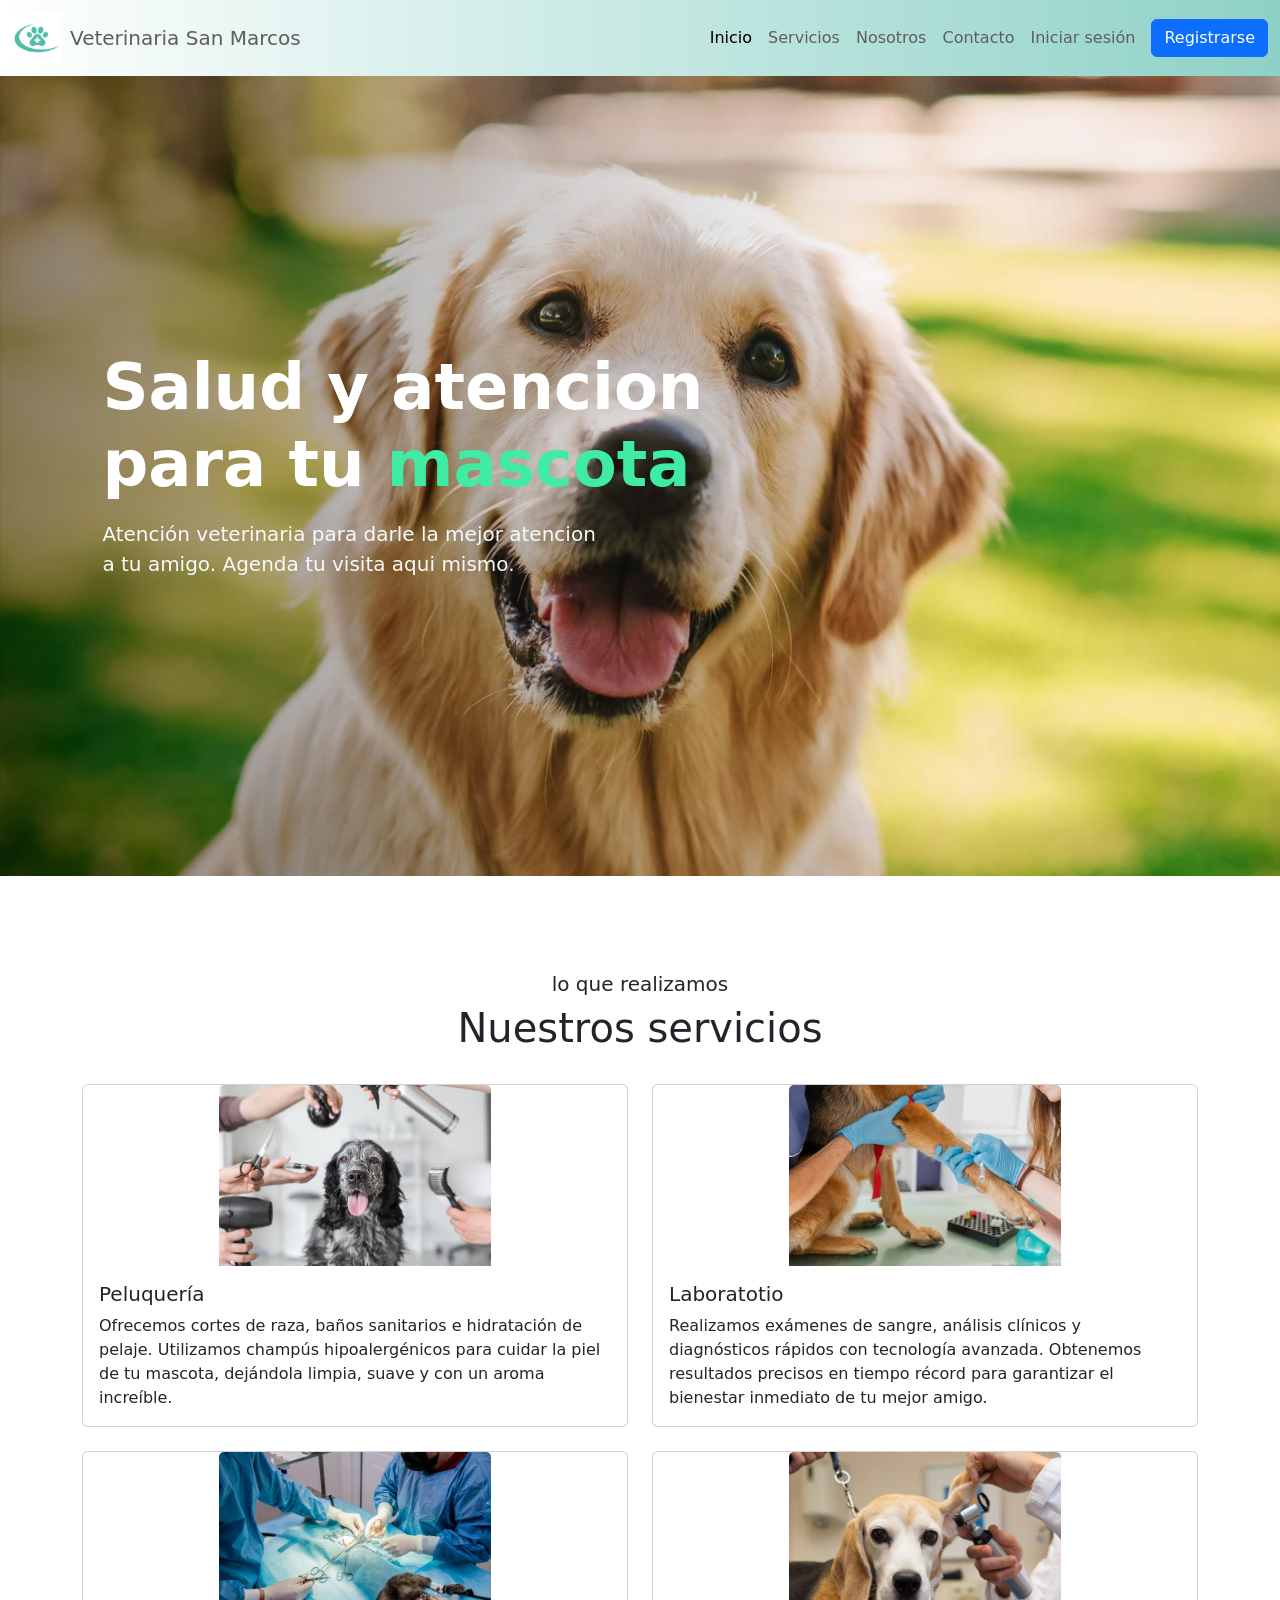
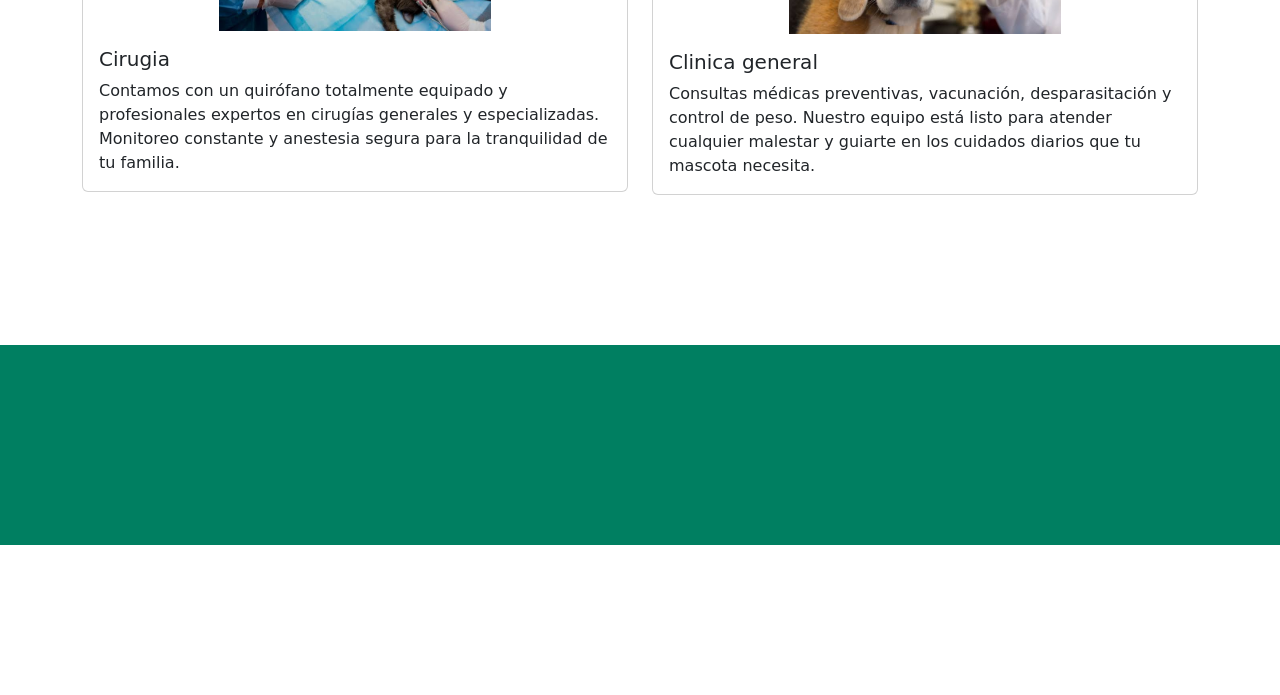
==== index.html @ 65633457 "primer cambio" ====
<!DOCTYPE html>
<html lang="es">
<head>
    <meta charset="UTF-8">
    <meta name="viewport" content="width=device-width, initial-scale=1.0">

    <link href="https://cdn.jsdelivr.net/npm/bootstrap@5.3.8/dist/css/bootstrap.min.css" rel="stylesheet">

    <link rel="stylesheet" href="style.css">

    <title>Veterinaria San Marcos</title>
</head>

<body>

    <nav class="navbar navbar-expand-lg navbar-veterinaria">
        <div class="container-fluid">

            <a class="navbar-brand d-flex align-items-center" href="index.html">
                <img src="img/carrusel/logo/logo.jpg" alt="Logo Veterinaria San Marcos" width="50" height="50" class="me-2">
                <span>Veterinaria San Marcos</span>
            </a>

            <button class="navbar-toggler" type="button" data-bs-toggle="collapse" data-bs-target="#navbarMenu" aria-controls="navbarMenu" aria-expanded="false" aria-label="Abrir menú">
                <span class="navbar-toggler-icon"></span>
            </button>

            <div class="collapse navbar-collapse justify-content-end" id="navbarMenu">

                <ul class="navbar-nav align-items-lg-center">

                    <li class="nav-item">
                        <a class="nav-link active" href="index.html">Inicio</a>
                    </li>

                    <li class="nav-item">
                        <a class="nav-link" href="#">Servicios</a>
                    </li>

                    <li class="nav-item">
                        <a class="nav-link" href="#">Nosotros</a>
                    </li>

                    <li class="nav-item">
                        <a class="nav-link" href="#">Contacto</a>
                    </li>

                    <li class="nav-item">
                        <a class="nav-link" href="#">Iniciar sesión</a>
                    </li>

                    <li class="nav-item">
                        <a class="btn btn-primary ms-lg-2" href="#">Registrarse</a>
                    </li>

                </ul>

            </div>

        </div>
    </nav>
    <div id="carouselExampleSlidesOnly" class="carousel slide" data-bs-ride="carousel">
    <div class="carousel-inner">

    
        <div class="carousel-item active">
            <img src="img/carrusel/5cb1f9400891d9da5a4926d7814bd1b89127ecba-1300x867.jpg" class="d-block w-100" alt="perro">
            <div class="carousel-caption hero-overlay text-start">
                
                <h1 class="display-3 fw-bold text-white mb-3">Salud y atencion<br>para tu <span class="text-orange">mascota</span></h1>
                <p class="fs-5 text-light mb-4 hero-text">Atención veterinaria para darle la mejor atencion a tu amigo. Agenda tu visita aqui mismo.</p>
                <div class="d-flex gap-3">
                    
                </div>
            </div>
        </div>

     
        <div class="carousel-item">
            <img src="img/carrusel/images.jpg" class="d-block w-100" alt="gato">
            <div class="carousel-caption hero-overlay text-start">
                <h1 class="display-3 fw-bold text-white mb-3">Salud y cariño<br>para tu <span class="text-orange">mascota</span></h1>
                <p class="fs-5 text-light mb-4 hero-text">Atención veterinaria moderna con un equipo que ama a los animales tanto como tú. Agenda tu visita en segundos.</p>
                <div class="d-flex gap-3">
                    
                </div>
            </div>
        </div>

      
        <div class="carousel-item">
            <img src="img/carrusel/images (1).jpg" class="d-block w-100" alt="conejo">
            <div class="carousel-caption hero-overlay text-start">
                <h1 class="display-3 fw-bold text-white mb-3">Salud y cariño<br>para tu <span class="text-orange">mascota</span></h1>
                <p class="fs-5 text-light mb-4 hero-text">Atención veterinaria moderna con un equipo que ama a los animales tanto como tú. Agenda tu visita en segundos.</p>
                <div class="d-flex gap-3">
                    
                </div>
            </div>
        </div>

    </div>
</div>


    <br>
    <br>
    <br>
    <br>



    <div>

        <h5 style="text-align: center;">
            lo que realizamos 
        </h5>

        <h1 style="text-align: center;"
            <strong> Nuestros servicios </strong>
        </h1>


    </div>

    <br>

    <div class="container my-8">
  <div class="row row-cols-1 row-cols-md-2 g-4">
    
    <div class="col">
      <div class="card">
        <!-- 💡 Se agregó la clase mx-auto aquí -->
        <img src="img/carrusel/servicios/peluqueria.jpg" class="card-img-top mx-auto" style="width: 50%; height: auto;" alt="...">
        <div class="card-body">
          <h5 class="card-title">Peluquería</h5>
          <p class="card-text">Ofrecemos cortes de raza, baños sanitarios e hidratación de pelaje. Utilizamos champús hipoalergénicos para cuidar la piel de tu mascota, dejándola limpia, suave y con un aroma increíble.</p>
        </div>
      </div>
    </div>
    
    <div class="col">
      <div class="card">
        <!-- 💡 Se agregó la clase mx-auto aquí -->
        <img src="img/carrusel/servicios/laboratorio.jpg" class="card-img-top mx-auto" style="width: 50%; height: auto;" alt="...">
        <div class="card-body">
          <h5 class="card-title">Laboratotio</h5>
          <p class="card-text">Realizamos exámenes de sangre, análisis clínicos y diagnósticos rápidos con tecnología avanzada. Obtenemos resultados precisos en tiempo récord para garantizar el bienestar inmediato de tu mejor amigo.</p>
        </div>
      </div>
    </div>
    
    <div class="col">
      <div class="card">
        <!-- 💡 Se agregó la clase mx-auto aquí -->
        <img src="img/carrusel/servicios/cirugia.jpg" class="card-img-top mx-auto" style="width: 50%; height: auto;" alt="...">
        <div class="card-body">
          <h5 class="card-title">Cirugia</h5>
          <p class="card-text">Contamos con un quirófano totalmente equipado y profesionales expertos en cirugías generales y especializadas. Monitoreo constante y anestesia segura para la tranquilidad de tu familia.</p>
        </div>
      </div>
    </div>
    
    <div class="col">
      <div class="card">
        <!-- 💡 Se agregó la clase mx-auto aquí -->
        <img src="img/carrusel/servicios/clinica.jpg" class="card-img-top mx-auto" style="width: 50%; height: auto;" alt="...">
        <div class="card-body">
          <h5 class="card-title">Clinica general</h5>
          <p class="card-text">Consultas médicas preventivas, vacunación, desparasitación y control de peso. Nuestro equipo está listo para atender cualquier malestar y guiarte en los cuidados diarios que tu mascota necesita.</p>
        </div>
      </div>
    </div>

  </div>
</div>


    <div class="caja-rectangular"></div> 
    <script src="https://cdn.jsdelivr.net/npm/bootstrap@5.3.8/dist/js/bootstrap.bundle.min.js"></script>

</body>
</html>
---- style.css ----
.navbar-veterinaria {
    background: linear-gradient(to right, #ffffff, #8ed1c7);
}

.navbar-veterinaria .navbar-brand,
.navbar-veterinaria .nav-link {
    color: rgb(94, 94, 94);
}

.navbar-veterinaria .nav-link:hover {
    color: #eeeeee;
}

/* Estilo para imagenes de carrusel */

.carousel-item img {
    height: 800px;
    object-fit: cover;
}

/* ppsicionamiento y sombra para el texto sobre el carrusel */
.hero-overlay {
    top: 0;
    bottom: 0;
    left: 0;
    right: 0;
    padding: 8% 8%;
    display: flex;
    flex-direction: column;
    justify-content: center;
    align-items: flex-start;
    background: linear-gradient(90deg, rgba(0, 0, 0, 0.45) 0%, rgba(0, 0, 0, 0) 70%);
}

.hero-text {
    max-width: 500px;
}

.text-orange {
    color: #40eca4;
}

.btn-teal {
    background-color: #0d9488;
    color: #ffffff;
    border: none;
}

.btn-teal:hover {
    background-color: #0f766e;
    color: #ffffff;
}

.caja-rectangular {
    width: 100%;              
    height: 200px;            
    background-color: #007f61;
    margin: 150px 0;          
    padding: 0;            
}
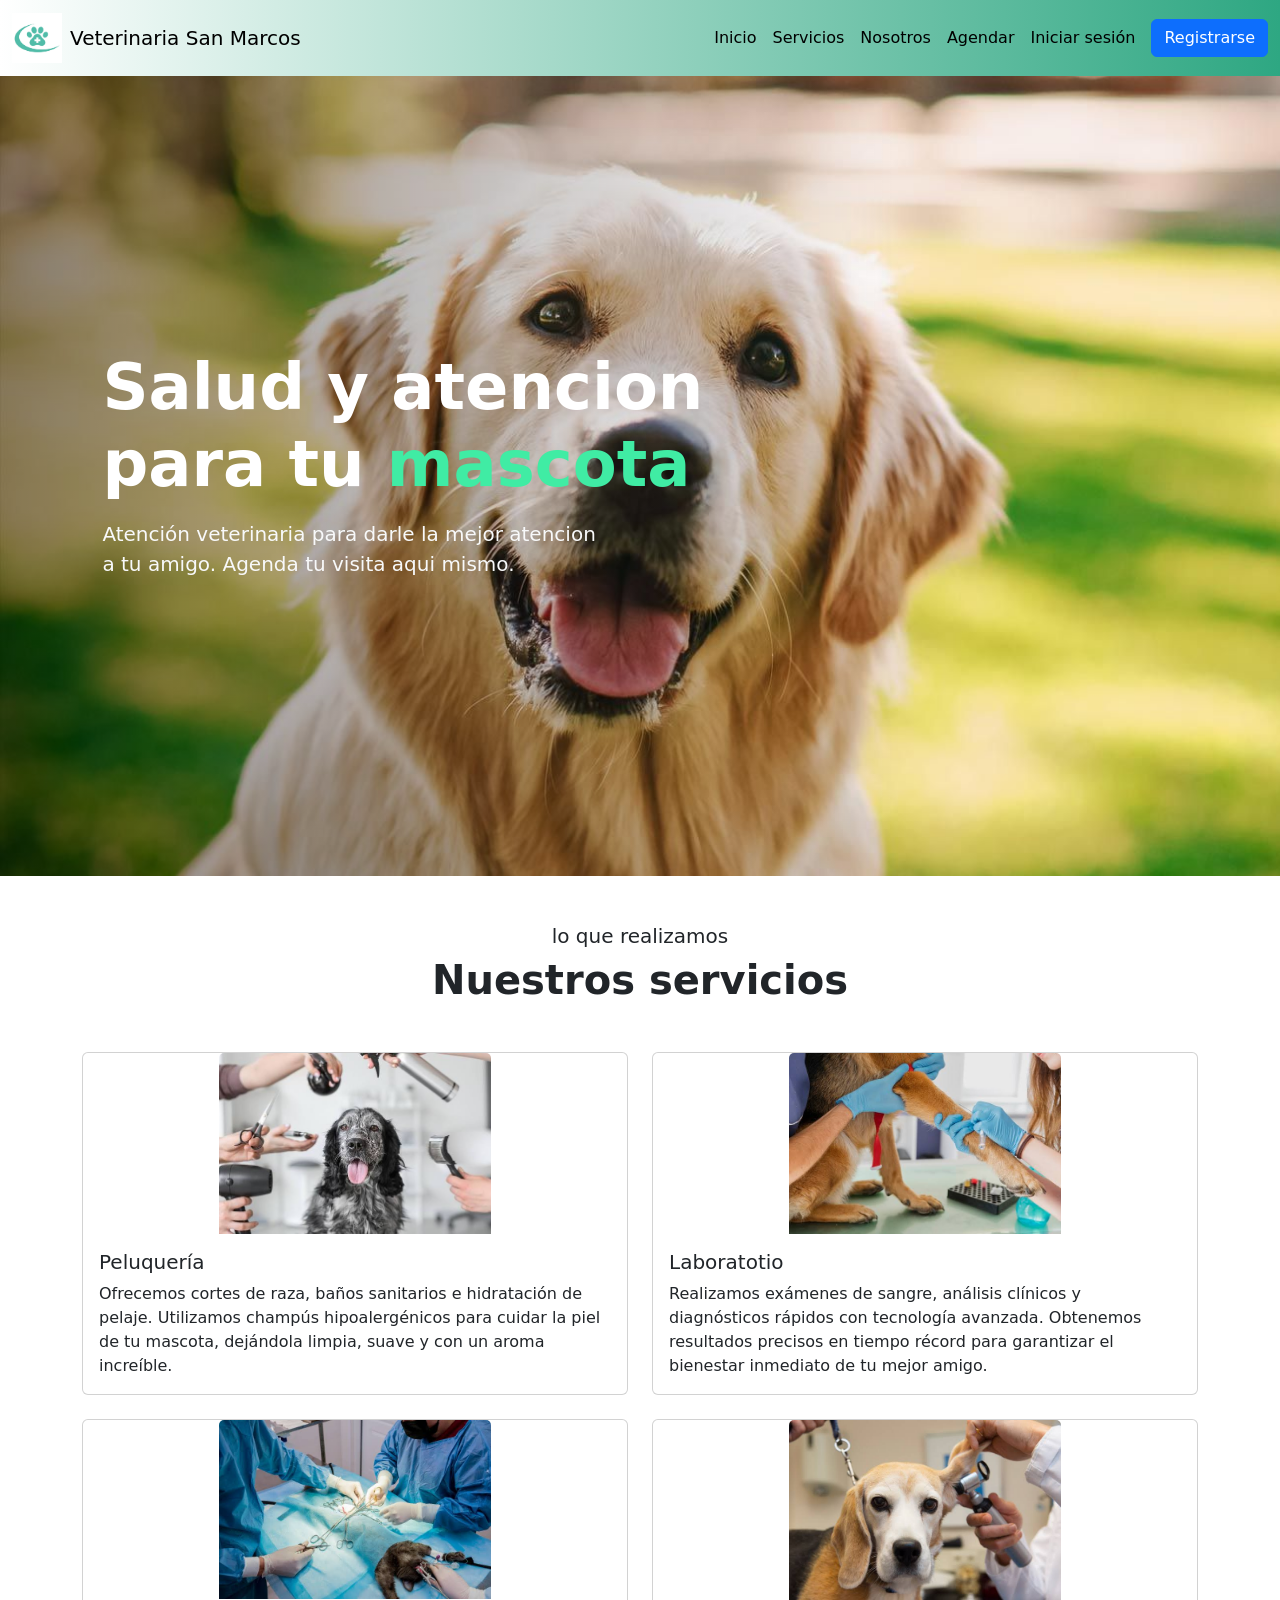
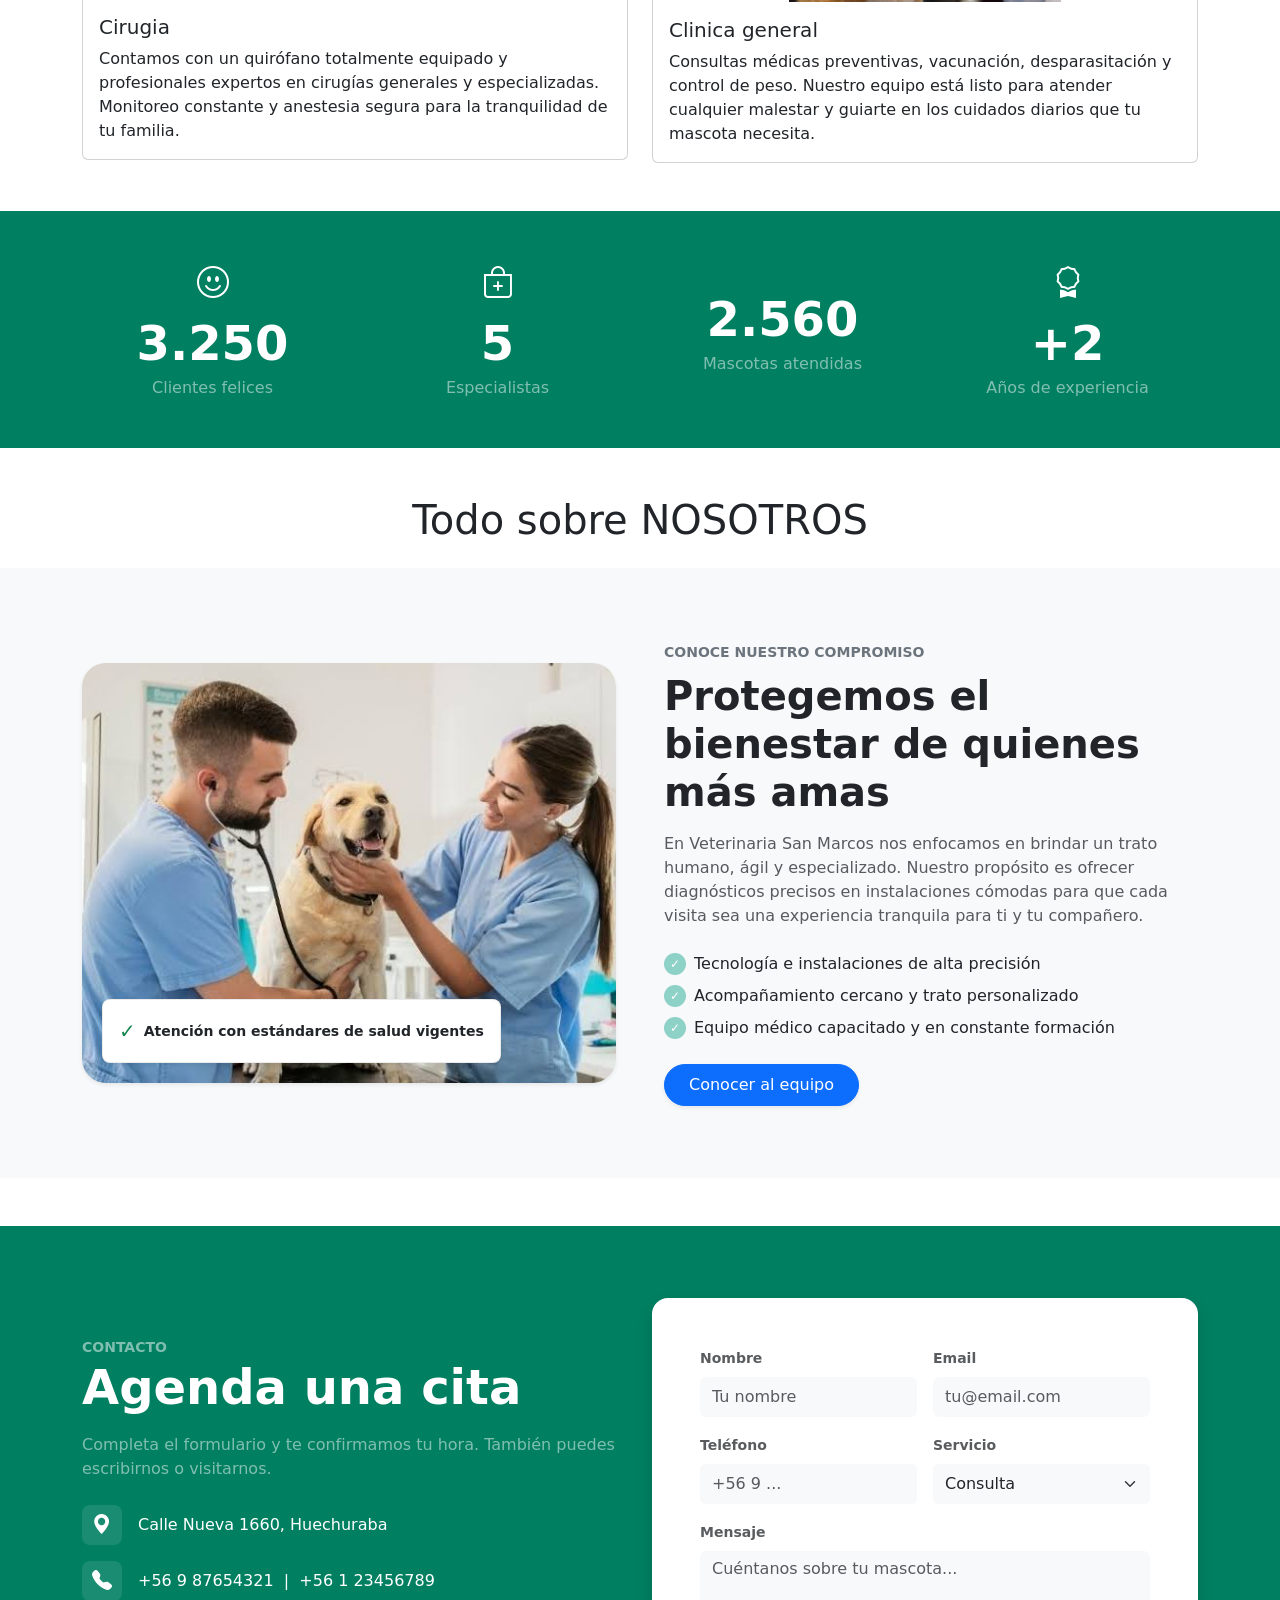
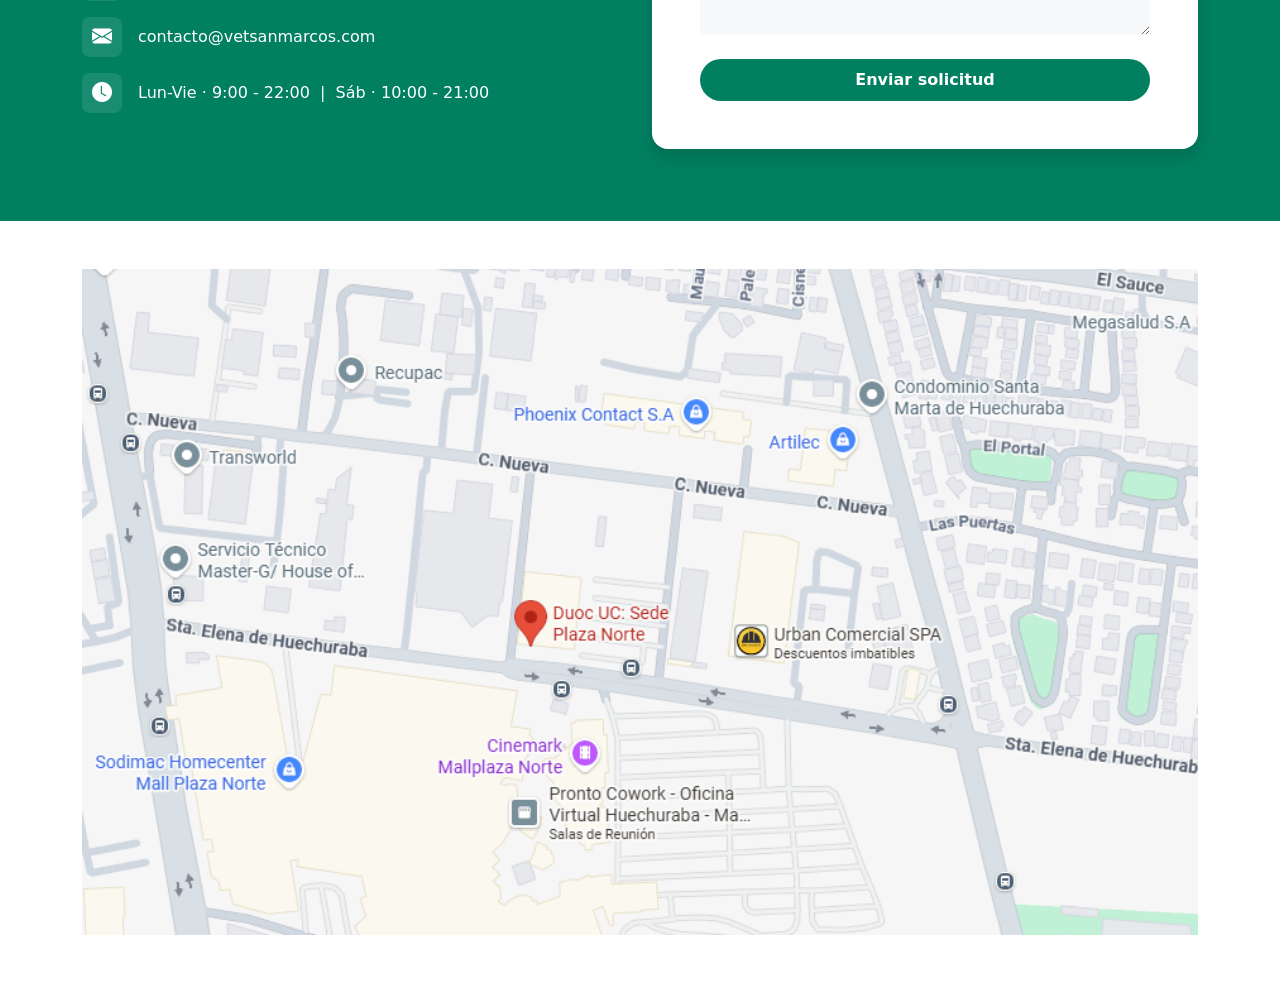
==== commit b23ea8b3: "parte especialista y mapa" ====
--- a/index.html
+++ b/index.html
@@ -5,7 +5,7 @@
     <meta name="viewport" content="width=device-width, initial-scale=1.0">
 
     <link href="https://cdn.jsdelivr.net/npm/bootstrap@5.3.8/dist/css/bootstrap.min.css" rel="stylesheet">
-
+    <link rel="stylesheet" href="https://cdn.jsdelivr.net/npm/bootstrap-icons@1.11.3/font/bootstrap-icons.min.css">
     <link rel="stylesheet" href="style.css">
 
     <title>Veterinaria San Marcos</title>
@@ -42,7 +42,7 @@
                     </li>
 
                     <li class="nav-item">
-                        <a class="nav-link" href="#">Contacto</a>
+                        <a class="nav-link" href="#">Agendar</a>
                     </li>
 
                     <li class="nav-item">
@@ -59,124 +59,270 @@
 
         </div>
     </nav>
+
     <div id="carouselExampleSlidesOnly" class="carousel slide" data-bs-ride="carousel">
-    <div class="carousel-inner">
-
-    
-        <div class="carousel-item active">
-            <img src="img/carrusel/5cb1f9400891d9da5a4926d7814bd1b89127ecba-1300x867.jpg" class="d-block w-100" alt="perro">
-            <div class="carousel-caption hero-overlay text-start">
-                
-                <h1 class="display-3 fw-bold text-white mb-3">Salud y atencion<br>para tu <span class="text-orange">mascota</span></h1>
-                <p class="fs-5 text-light mb-4 hero-text">Atención veterinaria para darle la mejor atencion a tu amigo. Agenda tu visita aqui mismo.</p>
-                <div class="d-flex gap-3">
-                    
-                </div>
-            </div>
-        </div>
-
-     
-        <div class="carousel-item">
-            <img src="img/carrusel/images.jpg" class="d-block w-100" alt="gato">
-            <div class="carousel-caption hero-overlay text-start">
-                <h1 class="display-3 fw-bold text-white mb-3">Salud y cariño<br>para tu <span class="text-orange">mascota</span></h1>
-                <p class="fs-5 text-light mb-4 hero-text">Atención veterinaria moderna con un equipo que ama a los animales tanto como tú. Agenda tu visita en segundos.</p>
-                <div class="d-flex gap-3">
-                    
-                </div>
-            </div>
-        </div>
-
-      
-        <div class="carousel-item">
-            <img src="img/carrusel/images (1).jpg" class="d-block w-100" alt="conejo">
-            <div class="carousel-caption hero-overlay text-start">
-                <h1 class="display-3 fw-bold text-white mb-3">Salud y cariño<br>para tu <span class="text-orange">mascota</span></h1>
-                <p class="fs-5 text-light mb-4 hero-text">Atención veterinaria moderna con un equipo que ama a los animales tanto como tú. Agenda tu visita en segundos.</p>
-                <div class="d-flex gap-3">
-                    
-                </div>
-            </div>
-        </div>
-
+        <div class="carousel-inner">
+
+            <div class="carousel-item active">
+                <img src="img/carrusel/5cb1f9400891d9da5a4926d7814bd1b89127ecba-1300x867.jpg" class="d-block w-100" alt="perro">
+                <div class="carousel-caption hero-overlay text-start">
+                    <h1 class="display-3 fw-bold text-white mb-3">Salud y atencion<br>para tu <span class="text-orange">mascota</span></h1>
+                    <p class="fs-5 text-light mb-4 hero-text">Atención veterinaria para darle la mejor atencion a tu amigo. Agenda tu visita aqui mismo.</p>
+                    <div class="d-flex gap-3"></div>
+                </div>
+            </div>
+
+            <div class="carousel-item">
+                <img src="img/carrusel/images.jpg" class="d-block w-100" alt="gato">
+                <div class="carousel-caption hero-overlay text-start">
+                    <h1 class="display-3 fw-bold text-white mb-3">Salud y cariño<br>para tu <span class="text-orange">mascota</span></h1>
+                    <p class="fs-5 text-light mb-4 hero-text">Atención veterinaria moderna con un equipo que ama a los animales tanto como tú. Agenda tu visita en segundos.</p>
+                    <div class="d-flex gap-3"></div>
+                </div>
+            </div>
+
+            <div class="carousel-item">
+                <img src="img/carrusel/images (1).jpg" class="d-block w-100" alt="conejo">
+                <div class="carousel-caption hero-overlay text-start">
+                    <h1 class="display-3 fw-bold text-white mb-3">Salud y cariño<br>para tu <span class="text-orange">mascota</span></h1>
+                    <p class="fs-5 text-light mb-4 hero-text">Atención veterinaria moderna con un equipo que ama a los animales tanto como tú. Agenda tu visita en segundos.</p>
+                    <div class="d-flex gap-3"></div>
+                </div>
+            </div>
+
+        </div>
     </div>
-</div>
-
-
-    <br>
-    <br>
-    <br>
-    <br>
-
-
-
-    <div>
-
+
+    <div class="my-5">
         <h5 style="text-align: center;">
             lo que realizamos 
         </h5>
 
-        <h1 style="text-align: center;"
+        <h1 style="text-align: center;">
             <strong> Nuestros servicios </strong>
         </h1>
-
-
     </div>
 
+    <div class="container my-5">
+        <div class="row row-cols-1 row-cols-md-2 g-4">
+            
+            <div class="col">
+                <div class="card">
+                    <img src="img/carrusel/servicios/peluqueria.jpg" class="card-img-top mx-auto" style="width: 50%; height: auto;" alt="...">
+                    <div class="card-body">
+                        <h5 class="card-title">Peluquería</h5>
+                        <p class="card-text">Ofrecemos cortes de raza, baños sanitarios e hidratación de pelaje. Utilizamos champús hipoalergénicos para cuidar la piel de tu mascota, dejándola limpia, suave y con un aroma increíble.</p>
+                    </div>
+                </div>
+            </div>
+            
+            <div class="col">
+                <div class="card">
+                    <img src="img/carrusel/servicios/laboratorio.jpg" class="card-img-top mx-auto" style="width: 50%; height: auto;" alt="...">
+                    <div class="card-body">
+                        <h5 class="card-title">Laboratotio</h5>
+                        <p class="card-text">Realizamos exámenes de sangre, análisis clínicos y diagnósticos rápidos con tecnología avanzada. Obtenemos resultados precisos en tiempo récord para garantizar el bienestar inmediato de tu mejor amigo.</p>
+                    </div>
+                </div>
+            </div>
+            
+            <div class="col">
+                <div class="card">
+                    <img src="img/carrusel/servicios/cirugia.jpg" class="card-img-top mx-auto" style="width: 50%; height: auto;" alt="...">
+                    <div class="card-body">
+                        <h5 class="card-title">Cirugia</h5>
+                        <p class="card-text">Contamos con un quirófano totalmente equipado y profesionales expertos en cirugías generales y especializadas. Monitoreo constante y anestesia segura para la tranquilidad de tu familia.</p>
+                    </div>
+                </div>
+            </div>
+            
+            <div class="col">
+                <div class="card">
+                    <img src="img/carrusel/servicios/clinica.jpg" class="card-img-top mx-auto" style="width: 50%; height: auto;" alt="...">
+                    <div class="card-body">
+                        <h5 class="card-title">Clinica general</h5>
+                        <p class="card-text">Consultas médicas preventivas, vacunación, desparasitación y control de peso. Nuestro equipo está listo para atender cualquier malestar y guiarte en los cuidados diarios que tu mascota necesita.</p>
+                    </div>
+                </div>
+            </div>
+
+        </div>
+    </div>
+
+    <section style="background-color: #007f61;" class="py-5 text-white my-5">
+        <div class="container">
+            <div class="row text-center gy-4 align-items-center">
+
+                <div class="col-6 col-md-3">
+                    <i class="bi bi-emoji-smile fs-2 mb-2 d-block opacity-90"></i>
+                    <h2 class="fw-black display-5 mb-1">3.250</h2>
+                    <p class="mb-0 text-white-50 fs-6 fw-normal">Clientes felices</p>
+                </div>
+
+                <div class="col-6 col-md-3">
+                    <i class="bi bi-bag-plus fs-2 mb-2 d-block opacity-90"></i>
+                    <h2 class="fw-black display-5 mb-1">5</h2>
+                    <p class="mb-0 text-white-50 fs-6 fw-normal">Especialistas</p>
+                </div>
+
+                <div class="col-6 col-md-3">
+                    <i class="bi bi-paw-fill fs-2 mb-2 d-block opacity-90"></i>
+                    <h2 class="fw-black display-5 mb-1">2.560</h2>
+                    <p class="mb-0 text-white-50 fs-6 fw-normal">Mascotas atendidas</p>
+                </div>
+
+                <div class="col-6 col-md-3">
+                    <i class="bi bi-award fs-2 mb-2 d-block opacity-90"></i>
+                    <h2 class="fw-black display-5 mb-1">+2</h2>
+                    <p class="mb-0 text-white-50 fs-6 fw-normal">Años de experiencia</p>
+                </div>
+
+            </div>
+        </div>
+    </section>
+
+    <h1 class="my-4" style="text-align: center;"> Todo sobre NOSOTROS </h1>
+
+    <section class="py-5 bg-light">
+        <div class="container my-4">
+            <div class="row align-items-center g-5">
+                
+                <div class="col-lg-6 position-relative">
+                    <div class="nosotros-img-container shadow-sm">
+                        <img src="img/carrusel/equipo/veterinaria.jpg" class="img-fluid rounded-4" alt="Atención médica en San Marcos">
+                        <div class="badge-flotante bg-white shadow-sm p-3 rounded-3 d-flex align-items-center gap-2">
+                            <span class="text-success fs-5">✓</span>
+                            <span class="fw-semibold text-dark small">Atención con estándares de salud vigentes</span>
+                        </div>
+                    </div>
+                </div>
+
+                <div class="col-lg-6">
+                    <span class="text-uppercase text-secondary fw-bold tracking-wide small">Conoce nuestro compromiso</span>
+                    <h2 class="display-6 fw-bold text-dark mt-2 mb-3">Protegemos el bienestar de quienes más amas</h2>
+                    <p class="text-muted leading-relaxed mb-4">
+                        En Veterinaria San Marcos nos enfocamos en brindar un trato humano, ágil y especializado. Nuestro propósito es ofrecer diagnósticos precisos en instalaciones cómodas para que cada visita sea una experiencia tranquila para ti y tu compañero.
+                    </p>
+
+                    <ul class="list-unstyled mb-4">
+                        <li class="d-flex align-items-center mb-2">
+                            <span class="badge-check me-2">✓</span>
+                            <span class="text-dark">Tecnología e instalaciones de alta precisión</span>
+                        </li>
+                        <li class="d-flex align-items-center mb-2">
+                            <span class="badge-check me-2">✓</span>
+                            <span class="text-dark">Acompañamiento cercano y trato personalizado</span>
+                        </li>
+                        <li class="d-flex align-items-center mb-2">
+                            <span class="badge-check me-2">✓</span>
+                            <span class="text-dark">Equipo médico capacitado y en constante formación</span>
+                        </li>
+                    </ul>
+
+                    <a href="equipo.html" class="btn btn-primary rounded-pill px-4 py-2 shadow-sm">Conocer al equipo</a>
+                </div>
+
+            </div>
+        </div>
+    </section>
+
+
     <br>
-
-    <div class="container my-8">
-  <div class="row row-cols-1 row-cols-md-2 g-4">
+    <br>
+
+    <section style="background-color: #007f61;" class="py-5 text-white">
+    <div class="container my-4">
+        <div class="row gy-5 align-items-center">
+
+            <div class="col-lg-6">
+                <span class="text-uppercase fw-bold text-white-50 small tracking-wide">CONTACTO</span>
+                <h2 class="display-5 fw-bold mb-3">Agenda una cita</h2>
+                <p class="mb-4 text-white-50">Completa el formulario y te confirmamos tu hora. También puedes escribirnos o visitarnos.</p>
+
+                <div class="d-flex flex-column gap-3">
+                    <div class="d-flex align-items-center gap-3">
+                        <div class="rounded-3 bg-white bg-opacity-10 p-2 d-flex align-items-center justify-content-center" style="width: 40px; height: 40px;">
+                            <i class="bi bi-geo-alt-fill fs-5"></i>
+                        </div>
+                        <span>Calle Nueva 1660, Huechuraba</span>
+                    </div>
+
+                    <div class="d-flex align-items-center gap-3">
+                        <div class="rounded-3 bg-white bg-opacity-10 p-2 d-flex align-items-center justify-content-center" style="width: 40px; height: 40px;">
+                            <i class="bi bi-telephone-fill fs-5"></i>
+                        </div>
+                        <span>+56 9 87654321 &nbsp;|&nbsp; +56 1 23456789</span>
+                    </div>
+
+                    <div class="d-flex align-items-center gap-3">
+                        <div class="rounded-3 bg-white bg-opacity-10 p-2 d-flex align-items-center justify-content-center" style="width: 40px; height: 40px;">
+                            <i class="bi bi-envelope-fill fs-5"></i>
+                        </div>
+                        <span>contacto@vetsanmarcos.com</span>
+                    </div>
+
+                    <div class="d-flex align-items-center gap-3">
+                        <div class="rounded-3 bg-white bg-opacity-10 p-2 d-flex align-items-center justify-content-center" style="width: 40px; height: 40px;">
+                            <i class="bi bi-clock-fill fs-5"></i>
+                        </div>
+                        <span>Lun-Vie · 9:00 - 22:00 &nbsp;|&nbsp; Sáb · 10:00 - 21:00</span>
+                    </div>
+                </div>
+            </div>
+
     
-    <div class="col">
-      <div class="card">
-        <!-- 💡 Se agregó la clase mx-auto aquí -->
-        <img src="img/carrusel/servicios/peluqueria.jpg" class="card-img-top mx-auto" style="width: 50%; height: auto;" alt="...">
-        <div class="card-body">
-          <h5 class="card-title">Peluquería</h5>
-          <p class="card-text">Ofrecemos cortes de raza, baños sanitarios e hidratación de pelaje. Utilizamos champús hipoalergénicos para cuidar la piel de tu mascota, dejándola limpia, suave y con un aroma increíble.</p>
-        </div>
-      </div>
+            <div class="col-lg-6">
+                <div class="bg-white rounded-4 p-4 p-md-5 text-dark shadow">
+                    <form>
+                        <div class="row g-3">
+                            <div class="col-md-6">
+                                <label class="form-label small fw-bold text-muted">Nombre</label>
+                                <input type="text" class="form-control bg-light border-0 py-2" placeholder="Tu nombre">
+                            </div>
+
+                            <div class="col-md-6">
+                                <label class="form-label small fw-bold text-muted">Email</label>
+                                <input type="email" class="form-control bg-light border-0 py-2" placeholder="tu@email.com">
+                            </div>
+
+                            <div class="col-md-6">
+                                <label class="form-label small fw-bold text-muted">Teléfono</label>
+                                <input type="tel" class="form-control bg-light border-0 py-2" placeholder="+56 9 ...">
+                            </div>
+
+                            <div class="col-md-6">
+                                <label class="form-label small fw-bold text-muted">Servicio</label>
+                                <select class="form-select bg-light border-0 py-2">
+                                    <option selected>Consulta</option>
+                                    <option value="1">Peluquería</option>
+                                    <option value="2">Laboratorio</option>
+                                    <option value="3">Cirugía</option>
+                                </select>
+                            </div>
+
+                            <div class="col-12">
+                                <label class="form-label small fw-bold text-muted">Mensaje</label>
+                                <textarea class="form-control bg-light border-0" rows="3" placeholder="Cuéntanos sobre tu mascota..."></textarea>
+                            </div>
+
+                            <div class="col-12 mt-4">
+                                <button type="submit" class="btn w-100 py-2 rounded-pill fw-bold text-white" style="background-color: #007f61;">Enviar solicitud</button>
+                            </div>
+                        </div>
+                    </form>
+                </div>
+            </div>
+
+        </div>
     </div>
-    
-    <div class="col">
-      <div class="card">
-        <!-- 💡 Se agregó la clase mx-auto aquí -->
-        <img src="img/carrusel/servicios/laboratorio.jpg" class="card-img-top mx-auto" style="width: 50%; height: auto;" alt="...">
-        <div class="card-body">
-          <h5 class="card-title">Laboratotio</h5>
-          <p class="card-text">Realizamos exámenes de sangre, análisis clínicos y diagnósticos rápidos con tecnología avanzada. Obtenemos resultados precisos en tiempo récord para garantizar el bienestar inmediato de tu mejor amigo.</p>
-        </div>
-      </div>
-    </div>
-    
-    <div class="col">
-      <div class="card">
-        <!-- 💡 Se agregó la clase mx-auto aquí -->
-        <img src="img/carrusel/servicios/cirugia.jpg" class="card-img-top mx-auto" style="width: 50%; height: auto;" alt="...">
-        <div class="card-body">
-          <h5 class="card-title">Cirugia</h5>
-          <p class="card-text">Contamos con un quirófano totalmente equipado y profesionales expertos en cirugías generales y especializadas. Monitoreo constante y anestesia segura para la tranquilidad de tu familia.</p>
-        </div>
-      </div>
-    </div>
-    
-    <div class="col">
-      <div class="card">
-        <!-- 💡 Se agregó la clase mx-auto aquí -->
-        <img src="img/carrusel/servicios/clinica.jpg" class="card-img-top mx-auto" style="width: 50%; height: auto;" alt="...">
-        <div class="card-body">
-          <h5 class="card-title">Clinica general</h5>
-          <p class="card-text">Consultas médicas preventivas, vacunación, desparasitación y control de peso. Nuestro equipo está listo para atender cualquier malestar y guiarte en los cuidados diarios que tu mascota necesita.</p>
-        </div>
-      </div>
-    </div>
-
+</section>
+
+
+  <div  class="container my-5">
+    <img src="img/carrusel/mapa/ubicacionvet.png" class="d-block w-100" alt="ubicacion">
   </div>
-</div>
-
-
-    <div class="caja-rectangular"></div> 
+
+
     <script src="https://cdn.jsdelivr.net/npm/bootstrap@5.3.8/dist/js/bootstrap.bundle.min.js"></script>
 
 </body>
--- a/style.css
+++ b/style.css
@@ -1,24 +1,24 @@
 .navbar-veterinaria {
-    background: linear-gradient(to right, #ffffff, #8ed1c7);
+    background: linear-gradient(to right, #ffffff, #2ea782);
 }
 
 .navbar-veterinaria .navbar-brand,
 .navbar-veterinaria .nav-link {
-    color: rgb(94, 94, 94);
+    color: rgb(0, 0, 0);
 }
 
 .navbar-veterinaria .nav-link:hover {
     color: #eeeeee;
 }
 
-/* Estilo para imagenes de carrusel */
+
 
 .carousel-item img {
     height: 800px;
     object-fit: cover;
 }
 
-/* ppsicionamiento y sombra para el texto sobre el carrusel */
+
 .hero-overlay {
     top: 0;
     bottom: 0;
@@ -58,3 +58,81 @@
     margin: 150px 0;          
     padding: 0;            
 }
+
+
+.nosotros-img-container {
+    position: relative;
+    border-radius: 1.5rem;
+    overflow: hidden;
+}
+
+.nosotros-img-container img {
+    width: 100%;
+    height: 420px;
+    object-fit: cover;
+}
+
+.badge-flotante {
+    position: absolute;
+    bottom: 20px;
+    left: 20px;
+    max-width: 80%;
+    border: 1px solid rgba(0, 0, 0, 0.08);
+}
+
+
+.badge-check {
+    background-color: #8ed1c7;
+    color: #ffffff;
+    width: 22px;
+    height: 22px;
+    border-radius: 50%;
+    display: inline-flex;
+    align-items: center;
+    justify-content: center;
+    font-size: 12px;
+    font-weight: bold;
+}
+
+.fw-black {
+    font-weight: 900 !important;
+}
+
+/* EQUIPO DE TRABAJOO */
+
+.btn-volver {
+    color: #6a4f9e;
+    box-shadow: 0 2px 8px rgba(0,0,0,0.1);
+}
+
+.position-relative.mx-auto.my-3 {
+    margin-bottom: 2rem !important; 
+}
+
+
+.img-especialista {
+    width: 140px;
+    height: 140px;
+    object-fit: cover;
+   
+    padding: 5px;
+    background-color: #ffffff;
+    border: 3px solid #8ed1c7;
+    box-shadow: 0 4px 10px rgba(0, 0, 0, 0.08); 
+}
+
+
+.badge-logro {
+    position: absolute;
+    bottom: -12px;
+    left: 50%;
+    transform: translateX(-50%);
+    background-color: #8064b5;
+    color: #ffffff;
+    font-size: 11px;
+    padding: 4px 12px;
+    border-radius: 20px;
+    white-space: nowrap;
+    box-shadow: 0 2px 6px rgba(0, 0, 0, 0.15);
+}
+
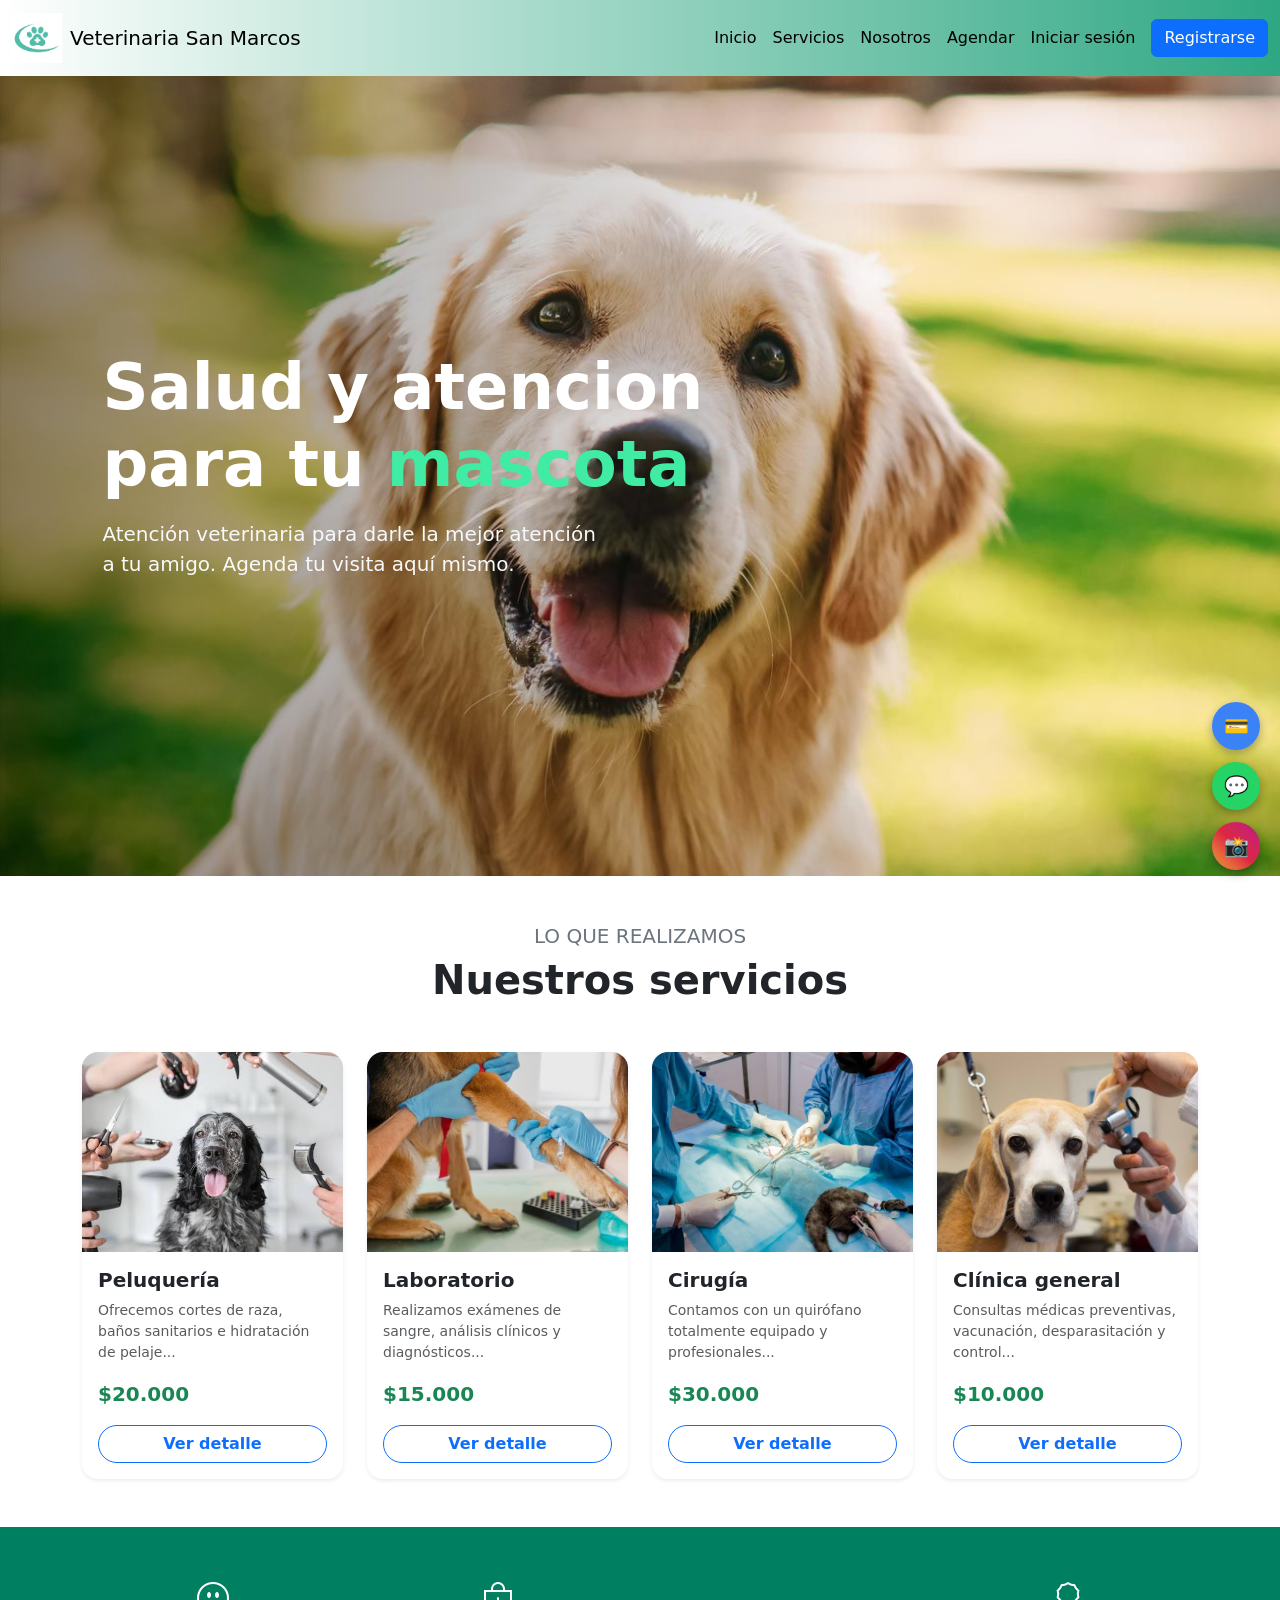
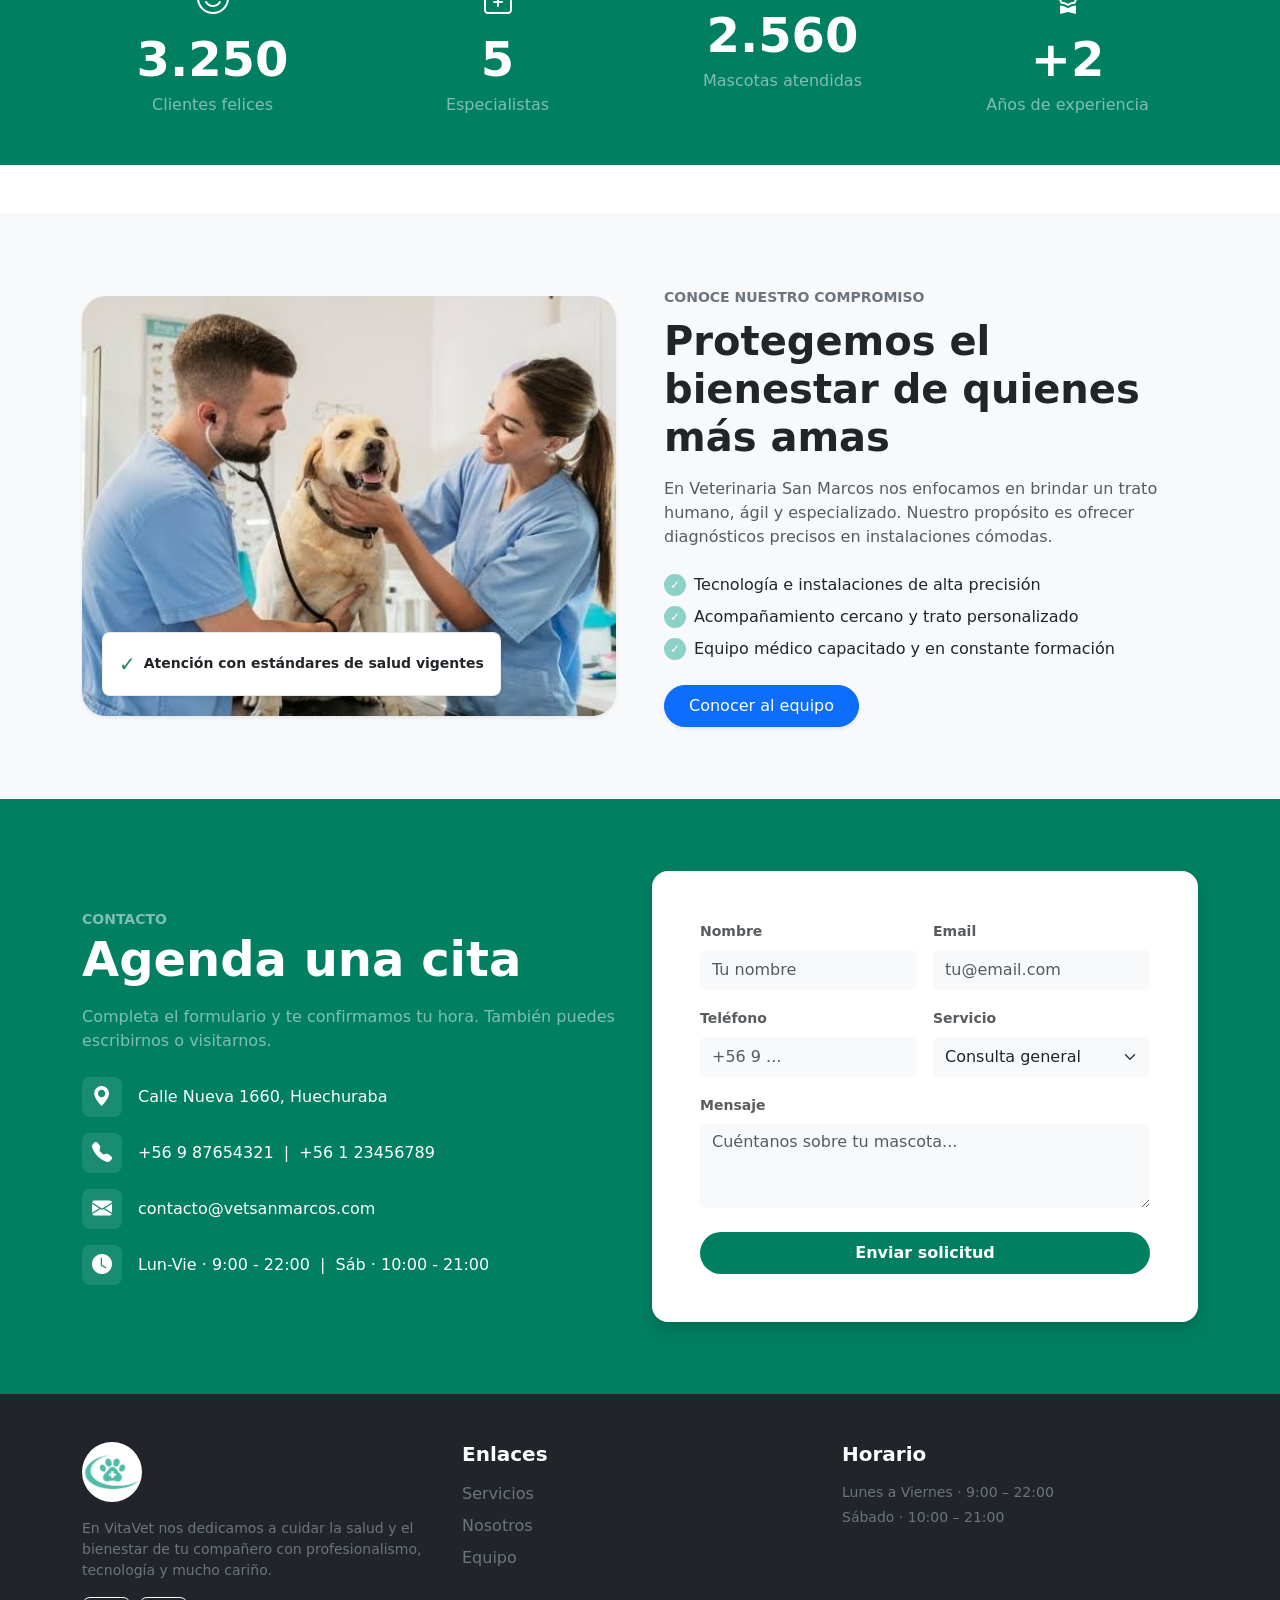
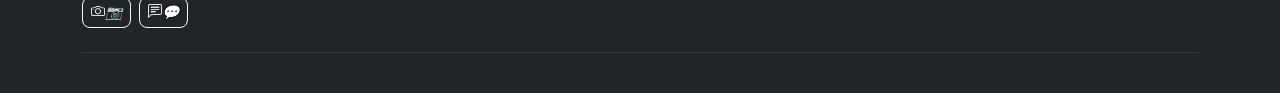
==== commit f08a38b7: "se agrego servicios con precio y pagina" ====
--- a/index.html
+++ b/index.html
@@ -4,18 +4,16 @@
     <meta charset="UTF-8">
     <meta name="viewport" content="width=device-width, initial-scale=1.0">
 
-    <link href="https://cdn.jsdelivr.net/npm/bootstrap@5.3.8/dist/css/bootstrap.min.css" rel="stylesheet">
+    <link href="https://cdn.jsdelivr.net/npm/bootstrap@5.3.3/dist/css/bootstrap.min.css" rel="stylesheet">
     <link rel="stylesheet" href="https://cdn.jsdelivr.net/npm/bootstrap-icons@1.11.3/font/bootstrap-icons.min.css">
     <link rel="stylesheet" href="style.css">
 
     <title>Veterinaria San Marcos</title>
 </head>
-
 <body>
 
     <nav class="navbar navbar-expand-lg navbar-veterinaria">
         <div class="container-fluid">
-
             <a class="navbar-brand d-flex align-items-center" href="index.html">
                 <img src="img/carrusel/logo/logo.jpg" alt="Logo Veterinaria San Marcos" width="50" height="50" class="me-2">
                 <span>Veterinaria San Marcos</span>
@@ -26,167 +24,179 @@
             </button>
 
             <div class="collapse navbar-collapse justify-content-end" id="navbarMenu">
-
                 <ul class="navbar-nav align-items-lg-center">
-
                     <li class="nav-item">
                         <a class="nav-link active" href="index.html">Inicio</a>
                     </li>
-
-                    <li class="nav-item">
-                        <a class="nav-link" href="#">Servicios</a>
-                    </li>
-
-                    <li class="nav-item">
-                        <a class="nav-link" href="#">Nosotros</a>
-                    </li>
-
-                    <li class="nav-item">
-                        <a class="nav-link" href="#">Agendar</a>
-                    </li>
-
+                    <li class="nav-item">
+                        <a class="nav-link" href="#servicios">Servicios</a>
+                    </li>
+                    <li class="nav-item">
+                        <a class="nav-link" href="#nosotros">Nosotros</a>
+                    </li>
+                    <li class="nav-item">
+                        <a class="nav-link" href="#contacto">Agendar</a>
+                    </li>
                     <li class="nav-item">
                         <a class="nav-link" href="#">Iniciar sesión</a>
                     </li>
-
                     <li class="nav-item">
                         <a class="btn btn-primary ms-lg-2" href="#">Registrarse</a>
                     </li>
-
                 </ul>
-
-            </div>
-
+            </div>
         </div>
     </nav>
 
     <div id="carouselExampleSlidesOnly" class="carousel slide" data-bs-ride="carousel">
         <div class="carousel-inner">
-
             <div class="carousel-item active">
                 <img src="img/carrusel/5cb1f9400891d9da5a4926d7814bd1b89127ecba-1300x867.jpg" class="d-block w-100" alt="perro">
                 <div class="carousel-caption hero-overlay text-start">
                     <h1 class="display-3 fw-bold text-white mb-3">Salud y atencion<br>para tu <span class="text-orange">mascota</span></h1>
-                    <p class="fs-5 text-light mb-4 hero-text">Atención veterinaria para darle la mejor atencion a tu amigo. Agenda tu visita aqui mismo.</p>
-                    <div class="d-flex gap-3"></div>
-                </div>
-            </div>
-
+                    <p class="fs-5 text-light mb-4 hero-text">Atención veterinaria para darle la mejor atención a tu amigo. Agenda tu visita aquí mismo.</p>
+                </div>
+            </div>
             <div class="carousel-item">
                 <img src="img/carrusel/images.jpg" class="d-block w-100" alt="gato">
                 <div class="carousel-caption hero-overlay text-start">
                     <h1 class="display-3 fw-bold text-white mb-3">Salud y cariño<br>para tu <span class="text-orange">mascota</span></h1>
-                    <p class="fs-5 text-light mb-4 hero-text">Atención veterinaria moderna con un equipo que ama a los animales tanto como tú. Agenda tu visita en segundos.</p>
-                    <div class="d-flex gap-3"></div>
-                </div>
-            </div>
-
+                    <p class="fs-5 text-light mb-4 hero-text">Atención veterinaria moderna con un equipo que ama a los animales tanto como tú.</p>
+                </div>
+            </div>
             <div class="carousel-item">
                 <img src="img/carrusel/images (1).jpg" class="d-block w-100" alt="conejo">
                 <div class="carousel-caption hero-overlay text-start">
                     <h1 class="display-3 fw-bold text-white mb-3">Salud y cariño<br>para tu <span class="text-orange">mascota</span></h1>
-                    <p class="fs-5 text-light mb-4 hero-text">Atención veterinaria moderna con un equipo que ama a los animales tanto como tú. Agenda tu visita en segundos.</p>
-                    <div class="d-flex gap-3"></div>
-                </div>
-            </div>
-
+                    <p class="fs-5 text-light mb-4 hero-text">Atención veterinaria moderna con un equipo que ama a los animales tanto como tú.</p>
+                </div>
+            </div>
         </div>
     </div>
 
-    <div class="my-5">
-        <h5 style="text-align: center;">
-            lo que realizamos 
-        </h5>
-
-        <h1 style="text-align: center;">
-            <strong> Nuestros servicios </strong>
-        </h1>
+    <section id="servicios" class="my-5">
+    <div class="text-center mb-4">
+        <h5 class="text-uppercase text-secondary">Lo que realizamos</h5>
+        <h1 class="fw-bold">Nuestros servicios</h1>
     </div>
 
     <div class="container my-5">
-        <div class="row row-cols-1 row-cols-md-2 g-4">
+        <div class="row row-cols-1 row-cols-md-2 row-cols-lg-4 g-4" id="listaProductos">
             
             <div class="col">
-                <div class="card">
-                    <img src="img/carrusel/servicios/peluqueria.jpg" class="card-img-top mx-auto" style="width: 50%; height: auto;" alt="...">
-                    <div class="card-body">
-                        <h5 class="card-title">Peluquería</h5>
-                        <p class="card-text">Ofrecemos cortes de raza, baños sanitarios e hidratación de pelaje. Utilizamos champús hipoalergénicos para cuidar la piel de tu mascota, dejándola limpia, suave y con un aroma increíble.</p>
-                    </div>
-                </div>
-            </div>
-            
+                <div class="card h-100 shadow-sm border-0 rounded-4 overflow-hidden">
+                    <img src="img/carrusel/servicios/peluqueria.jpg" class="card-img-top object-fit-cover" style="height: 200px;" alt="Peluquería">
+                    <div class="card-body d-flex flex-column justify-content-between">
+                        <div>
+                            <h5 class="card-title fw-bold text-dark">Peluquería</h5>
+                            <p class="card-text text-muted small">Ofrecemos cortes de raza, baños sanitarios e hidratación de pelaje...</p>
+                        </div>
+                        <div class="mt-3">
+                            <div class="d-flex justify-content-between align-items-center mb-3">
+                                <span class="fw-bold text-success fs-5">$20.000</span>
+                            </div>
+                            <button class="btn btn-outline-primary w-100 rounded-pill fw-semibold" data-bs-toggle="modal" data-bs-target="#modalPeluqueria">
+                                Ver detalle
+                            </button>
+                        </div>
+                    </div>
+                </div>
+            </div>
+
             <div class="col">
-                <div class="card">
-                    <img src="img/carrusel/servicios/laboratorio.jpg" class="card-img-top mx-auto" style="width: 50%; height: auto;" alt="...">
-                    <div class="card-body">
-                        <h5 class="card-title">Laboratotio</h5>
-                        <p class="card-text">Realizamos exámenes de sangre, análisis clínicos y diagnósticos rápidos con tecnología avanzada. Obtenemos resultados precisos en tiempo récord para garantizar el bienestar inmediato de tu mejor amigo.</p>
-                    </div>
-                </div>
-            </div>
-            
+                <div class="card h-100 shadow-sm border-0 rounded-4 overflow-hidden">
+                    <img src="img/carrusel/servicios/laboratorio.jpg" class="card-img-top object-fit-cover" style="height: 200px;" alt="Laboratorio">
+                    <div class="card-body d-flex flex-column justify-content-between">
+                        <div>
+                            <h5 class="card-title fw-bold text-dark">Laboratorio</h5>
+                            <p class="card-text text-muted small">Realizamos exámenes de sangre, análisis clínicos y diagnósticos...</p>
+                        </div>
+                        <div class="mt-3">
+                            <div class="d-flex justify-content-between align-items-center mb-3">
+                                <span class="fw-bold text-success fs-5">$15.000</span>
+                            </div>
+                            <button class="btn btn-outline-primary w-100 rounded-pill fw-semibold" data-bs-toggle="modal" data-bs-target="#modalLaboratorio">
+                                Ver detalle
+                            </button>
+                        </div>
+                    </div>
+                </div>
+            </div>
+
             <div class="col">
-                <div class="card">
-                    <img src="img/carrusel/servicios/cirugia.jpg" class="card-img-top mx-auto" style="width: 50%; height: auto;" alt="...">
-                    <div class="card-body">
-                        <h5 class="card-title">Cirugia</h5>
-                        <p class="card-text">Contamos con un quirófano totalmente equipado y profesionales expertos en cirugías generales y especializadas. Monitoreo constante y anestesia segura para la tranquilidad de tu familia.</p>
-                    </div>
-                </div>
-            </div>
-            
+                <div class="card h-100 shadow-sm border-0 rounded-4 overflow-hidden">
+                    <img src="img/carrusel/servicios/cirugia.jpg" class="card-img-top object-fit-cover" style="height: 200px;" alt="Cirugía">
+                    <div class="card-body d-flex flex-column justify-content-between">
+                        <div>
+                            <h5 class="card-title fw-bold text-dark">Cirugía</h5>
+                            <p class="card-text text-muted small">Contamos con un quirófano totalmente equipado y profesionales...</p>
+                        </div>
+                        <div class="mt-3">
+                            <div class="d-flex justify-content-between align-items-center mb-3">
+                                <span class="fw-bold text-success fs-5">$30.000</span>
+                            </div>
+                            <button class="btn btn-outline-primary w-100 rounded-pill fw-semibold" data-bs-toggle="modal" data-bs-target="#modalCirugia">
+                                Ver detalle
+                            </button>
+                        </div>
+                    </div>
+                </div>
+            </div>
+
             <div class="col">
-                <div class="card">
-                    <img src="img/carrusel/servicios/clinica.jpg" class="card-img-top mx-auto" style="width: 50%; height: auto;" alt="...">
-                    <div class="card-body">
-                        <h5 class="card-title">Clinica general</h5>
-                        <p class="card-text">Consultas médicas preventivas, vacunación, desparasitación y control de peso. Nuestro equipo está listo para atender cualquier malestar y guiarte en los cuidados diarios que tu mascota necesita.</p>
+                <div class="card h-100 shadow-sm border-0 rounded-4 overflow-hidden">
+                    <img src="img/carrusel/servicios/clinica.jpg" class="card-img-top object-fit-cover" style="height: 200px;" alt="Clínica general">
+                    <div class="card-body d-flex flex-column justify-content-between">
+                        <div>
+                            <h5 class="card-title fw-bold text-dark">Clínica general</h5>
+                            <p class="card-text text-muted small">Consultas médicas preventivas, vacunación, desparasitación y control...</p>
+                        </div>
+                        <div class="mt-3">
+                            <div class="d-flex justify-content-between align-items-center mb-3">
+                                <span class="fw-bold text-success fs-5">$10.000</span>
+                            </div>
+                            <button class="btn btn-outline-primary w-100 rounded-pill fw-semibold" data-bs-toggle="modal" data-bs-target="#modalClinica">
+                                Ver detalle
+                            </button>
+                        </div>
                     </div>
                 </div>
             </div>
 
         </div>
     </div>
+</section>
 
     <section style="background-color: #007f61;" class="py-5 text-white my-5">
         <div class="container">
             <div class="row text-center gy-4 align-items-center">
-
                 <div class="col-6 col-md-3">
                     <i class="bi bi-emoji-smile fs-2 mb-2 d-block opacity-90"></i>
                     <h2 class="fw-black display-5 mb-1">3.250</h2>
                     <p class="mb-0 text-white-50 fs-6 fw-normal">Clientes felices</p>
                 </div>
-
                 <div class="col-6 col-md-3">
                     <i class="bi bi-bag-plus fs-2 mb-2 d-block opacity-90"></i>
                     <h2 class="fw-black display-5 mb-1">5</h2>
                     <p class="mb-0 text-white-50 fs-6 fw-normal">Especialistas</p>
                 </div>
-
                 <div class="col-6 col-md-3">
                     <i class="bi bi-paw-fill fs-2 mb-2 d-block opacity-90"></i>
                     <h2 class="fw-black display-5 mb-1">2.560</h2>
                     <p class="mb-0 text-white-50 fs-6 fw-normal">Mascotas atendidas</p>
                 </div>
-
                 <div class="col-6 col-md-3">
                     <i class="bi bi-award fs-2 mb-2 d-block opacity-90"></i>
                     <h2 class="fw-black display-5 mb-1">+2</h2>
                     <p class="mb-0 text-white-50 fs-6 fw-normal">Años de experiencia</p>
                 </div>
-
             </div>
         </div>
     </section>
 
-    <h1 class="my-4" style="text-align: center;"> Todo sobre NOSOTROS </h1>
-
-    <section class="py-5 bg-light">
+    <section id="nosotros" class="py-5 bg-light">
         <div class="container my-4">
             <div class="row align-items-center g-5">
-                
                 <div class="col-lg-6 position-relative">
                     <div class="nosotros-img-container shadow-sm">
                         <img src="img/carrusel/equipo/veterinaria.jpg" class="img-fluid rounded-4" alt="Atención médica en San Marcos">
@@ -196,14 +206,12 @@
                         </div>
                     </div>
                 </div>
-
                 <div class="col-lg-6">
                     <span class="text-uppercase text-secondary fw-bold tracking-wide small">Conoce nuestro compromiso</span>
                     <h2 class="display-6 fw-bold text-dark mt-2 mb-3">Protegemos el bienestar de quienes más amas</h2>
                     <p class="text-muted leading-relaxed mb-4">
-                        En Veterinaria San Marcos nos enfocamos en brindar un trato humano, ágil y especializado. Nuestro propósito es ofrecer diagnósticos precisos en instalaciones cómodas para que cada visita sea una experiencia tranquila para ti y tu compañero.
+                        En Veterinaria San Marcos nos enfocamos en brindar un trato humano, ágil y especializado. Nuestro propósito es ofrecer diagnósticos precisos en instalaciones cómodas.
                     </p>
-
                     <ul class="list-unstyled mb-4">
                         <li class="d-flex align-items-center mb-2">
                             <span class="badge-check me-2">✓</span>
@@ -218,112 +226,131 @@
                             <span class="text-dark">Equipo médico capacitado y en constante formación</span>
                         </li>
                     </ul>
-
-                    <a href="equipo.html" class="btn btn-primary rounded-pill px-4 py-2 shadow-sm">Conocer al equipo</a>
-                </div>
-
+                    <a href="#" class="btn btn-primary rounded-pill px-4 py-2 shadow-sm">Conocer al equipo</a>
+                </div>
             </div>
         </div>
     </section>
 
-
-    <br>
-    <br>
-
-    <section style="background-color: #007f61;" class="py-5 text-white">
-    <div class="container my-4">
-        <div class="row gy-5 align-items-center">
-
-            <div class="col-lg-6">
-                <span class="text-uppercase fw-bold text-white-50 small tracking-wide">CONTACTO</span>
-                <h2 class="display-5 fw-bold mb-3">Agenda una cita</h2>
-                <p class="mb-4 text-white-50">Completa el formulario y te confirmamos tu hora. También puedes escribirnos o visitarnos.</p>
-
-                <div class="d-flex flex-column gap-3">
-                    <div class="d-flex align-items-center gap-3">
-                        <div class="rounded-3 bg-white bg-opacity-10 p-2 d-flex align-items-center justify-content-center" style="width: 40px; height: 40px;">
-                            <i class="bi bi-geo-alt-fill fs-5"></i>
-                        </div>
-                        <span>Calle Nueva 1660, Huechuraba</span>
-                    </div>
-
-                    <div class="d-flex align-items-center gap-3">
-                        <div class="rounded-3 bg-white bg-opacity-10 p-2 d-flex align-items-center justify-content-center" style="width: 40px; height: 40px;">
-                            <i class="bi bi-telephone-fill fs-5"></i>
-                        </div>
-                        <span>+56 9 87654321 &nbsp;|&nbsp; +56 1 23456789</span>
-                    </div>
-
-                    <div class="d-flex align-items-center gap-3">
-                        <div class="rounded-3 bg-white bg-opacity-10 p-2 d-flex align-items-center justify-content-center" style="width: 40px; height: 40px;">
-                            <i class="bi bi-envelope-fill fs-5"></i>
-                        </div>
-                        <span>contacto@vetsanmarcos.com</span>
-                    </div>
-
-                    <div class="d-flex align-items-center gap-3">
-                        <div class="rounded-3 bg-white bg-opacity-10 p-2 d-flex align-items-center justify-content-center" style="width: 40px; height: 40px;">
-                            <i class="bi bi-clock-fill fs-5"></i>
-                        </div>
-                        <span>Lun-Vie · 9:00 - 22:00 &nbsp;|&nbsp; Sáb · 10:00 - 21:00</span>
-                    </div>
-                </div>
-            </div>
-
-    
-            <div class="col-lg-6">
-                <div class="bg-white rounded-4 p-4 p-md-5 text-dark shadow">
-                    <form>
-                        <div class="row g-3">
-                            <div class="col-md-6">
-                                <label class="form-label small fw-bold text-muted">Nombre</label>
-                                <input type="text" class="form-control bg-light border-0 py-2" placeholder="Tu nombre">
-                            </div>
-
-                            <div class="col-md-6">
-                                <label class="form-label small fw-bold text-muted">Email</label>
-                                <input type="email" class="form-control bg-light border-0 py-2" placeholder="tu@email.com">
-                            </div>
-
-                            <div class="col-md-6">
-                                <label class="form-label small fw-bold text-muted">Teléfono</label>
-                                <input type="tel" class="form-control bg-light border-0 py-2" placeholder="+56 9 ...">
-                            </div>
-
-                            <div class="col-md-6">
-                                <label class="form-label small fw-bold text-muted">Servicio</label>
-                                <select class="form-select bg-light border-0 py-2">
-                                    <option selected>Consulta</option>
-                                    <option value="1">Peluquería</option>
-                                    <option value="2">Laboratorio</option>
-                                    <option value="3">Cirugía</option>
-                                </select>
-                            </div>
-
-                            <div class="col-12">
-                                <label class="form-label small fw-bold text-muted">Mensaje</label>
-                                <textarea class="form-control bg-light border-0" rows="3" placeholder="Cuéntanos sobre tu mascota..."></textarea>
-                            </div>
-
-                            <div class="col-12 mt-4">
-                                <button type="submit" class="btn w-100 py-2 rounded-pill fw-bold text-white" style="background-color: #007f61;">Enviar solicitud</button>
-                            </div>
-                        </div>
-                    </form>
-                </div>
-            </div>
-
-        </div>
-    </div>
-</section>
-
-
-  <div  class="container my-5">
-    <img src="img/carrusel/mapa/ubicacionvet.png" class="d-block w-100" alt="ubicacion">
-  </div>
-
-
-    <script src="https://cdn.jsdelivr.net/npm/bootstrap@5.3.8/dist/js/bootstrap.bundle.min.js"></script>
-
+    <section id="contacto" style="background-color: #007f61;" class="py-5 text-white">
+        <div class="container my-4">
+            <div class="row gy-5 align-items-center">
+                <div class="col-lg-6">
+                    <span class="text-uppercase fw-bold text-white-50 small tracking-wide">CONTACTO</span>
+                    <h2 class="display-5 fw-bold mb-3">Agenda una cita</h2>
+                    <p class="mb-4 text-white-50">Completa el formulario y te confirmamos tu hora. También puedes escribirnos o visitarnos.</p>
+                    <div class="d-flex flex-column gap-3">
+                        <div class="d-flex align-items-center gap-3">
+                            <div class="rounded-3 bg-white bg-opacity-10 p-2 d-flex align-items-center justify-content-center" style="width: 40px; height: 40px;">
+                                <i class="bi bi-geo-alt-fill fs-5"></i>
+                            </div>
+                            <span>Calle Nueva 1660, Huechuraba</span>
+                        </div>
+                        <div class="d-flex align-items-center gap-3">
+                            <div class="rounded-3 bg-white bg-opacity-10 p-2 d-flex align-items-center justify-content-center" style="width: 40px; height: 40px;">
+                                <i class="bi bi-telephone-fill fs-5"></i>
+                            </div>
+                            <span>+56 9 87654321 &nbsp;|&nbsp; +56 1 23456789</span>
+                        </div>
+                        <div class="d-flex align-items-center gap-3">
+                            <div class="rounded-3 bg-white bg-opacity-10 p-2 d-flex align-items-center justify-content-center" style="width: 40px; height: 40px;">
+                                <i class="bi bi-envelope-fill fs-5"></i>
+                            </div>
+                            <span>contacto@vetsanmarcos.com</span>
+                        </div>
+                        <div class="d-flex align-items-center gap-3">
+                            <div class="rounded-3 bg-white bg-opacity-10 p-2 d-flex align-items-center justify-content-center" style="width: 40px; height: 40px;">
+                                <i class="bi bi-clock-fill fs-5"></i>
+                            </div>
+                            <span>Lun-Vie · 9:00 - 22:00 &nbsp;|&nbsp; Sáb · 10:00 - 21:00</span>
+                        </div>
+                    </div>
+                </div>
+
+                <div class="col-lg-6">
+                    <div class="bg-white rounded-4 p-4 p-md-5 text-dark shadow">
+                        <form>
+                            <div class="row g-3">
+                                <div class="col-md-6">
+                                    <label class="form-label small fw-bold text-muted">Nombre</label>
+                                    <input type="text" class="form-control bg-light border-0 py-2" placeholder="Tu nombre">
+                                </div>
+                                <div class="col-md-6">
+                                    <label class="form-label small fw-bold text-muted">Email</label>
+                                    <input type="email" class="form-control bg-light border-0 py-2" placeholder="tu@email.com">
+                                </div>
+                                <div class="col-md-6">
+                                    <label class="form-label small fw-bold text-muted">Teléfono</label>
+                                    <input type="tel" class="form-control bg-light border-0 py-2" placeholder="+56 9 ...">
+                                </div>
+                                <div class="col-md-6">
+                                    <label class="form-label small fw-bold text-muted">Servicio</label>
+                                    <select class="form-select bg-light border-0 py-2" id="selectServicio">
+                                        <option selected>Consulta general</option>
+                                        <option value="1">Peluquería</option>
+                                        <option value="2">Laboratorio</option>
+                                        <option value="3">Cirugía</option>
+                                    </select>
+                                </div>
+                                <div class="col-12">
+                                    <label class="form-label small fw-bold text-muted">Mensaje</label>
+                                    <textarea class="form-control bg-light border-0" rows="3" placeholder="Cuéntanos sobre tu mascota..."></textarea>
+                                </div>
+                                <div class="col-12 mt-4">
+                                    <button type="submit" class="btn w-100 py-2 rounded-pill fw-bold text-white" style="background-color: #007f61;">Enviar solicitud</button>
+                                </div>
+                            </div>
+                        </form>
+                    </div>
+                </div>
+            </div>
+        </div>
+    </section>
+
+<footer class="site-footer bg-dark text-white pt-5 pb-3">
+        <div class="container">
+            <div class="row gy-4">
+                <!-- Columna 1: Branding -->
+                <div class="col-12 col-md-4">
+                    <img src="img/carrusel/logo/logo.jpg" alt="VitaVet Logo" class="footer-logo mb-3 rounded-circle" style="width: 60px; height: 60px; object-fit: cover;">
+                    <p class="text-secondary small">En VitaVet nos dedicamos a cuidar la salud y el bienestar de tu compañero con profesionalismo, tecnología y mucho cariño.</p>
+                    <div class="d-flex gap-2">
+                        <a href="#" class="btn btn-sm btn-outline-light rounded-3 px-2 py-1"><i class="bi bi-camera">📷</i></a>
+                        <a href="#" class="btn btn-sm btn-outline-light rounded-3 px-2 py-1"><i class="bi bi-chat-left-text">💬</i></a>
+                    </div>
+                </div>
+
+                <!-- Columna 2: Enlaces -->
+                <div class="col-12 col-md-4">
+                    <h5 class="fw-bold mb-3">Enlaces</h5>
+                    <ul class="list-unstyled">
+                        <li class="mb-2"><a href="#" class="text-secondary text-decoration-none">Servicios</a></li>
+                        <li class="mb-2"><a href="#" class="text-secondary text-decoration-none">Nosotros</a></li>
+                        <li class="mb-2"><a href="#" class="text-secondary text-decoration-none">Equipo</a></li>
+                    </ul>
+                </div>
+
+                <!-- Columna 3: Horario -->
+                <div class="col-12 col-md-4">
+                    <h5 class="fw-bold mb-3">Horario</h5>
+                    <p class="text-secondary small mb-1">Lunes a Viernes · 9:00 – 22:00</p>
+                    <p class="text-secondary small">Sábado · 10:00 – 21:00</p>
+                </div>
+            </div>
+
+            <hr class="border-secondary my-4">
+        </div>
+    </footer>
+
+
+<div class="floating-buttons">
+    <a href="#" class="float-btn card-btn">💳</a>
+    <a href="#" class="float-btn wsp-btn">💬</a>
+    <a href="#" class="float-btn insta-btn">📸</a>
+</div>
+
+
+    <script src="https://cdn.jsdelivr.net/npm/bootstrap@5.3.3/dist/js/bootstrap.bundle.min.js"></script>
+    <script src="servicio.js"></script>
 </body>
 </html>
--- a/style.css
+++ b/style.css
@@ -10,8 +10,6 @@
 .navbar-veterinaria .nav-link:hover {
     color: #eeeeee;
 }
-
-
 
 .carousel-item img {
     height: 800px;
@@ -136,3 +134,120 @@
     box-shadow: 0 2px 6px rgba(0, 0, 0, 0.15);
 }
 
+.site-footer {
+    background-color: #2ea782;
+    color: #ffffff;
+    padding: 40px 0;
+}
+
+.footer-top {
+    display: flex;
+    justify-content: space-between;
+    flex-wrap: wrap;
+    margin-bottom: 20px;
+}
+.footer-col.branding {
+    flex: 1 1 100%;
+    margin-bottom: 20px;
+}
+.footer-col.branding p {
+    line-height: 1.6;
+    margin-bottom: 20px;
+}
+.social-icons {
+    display: flex;
+    gap: 10px;
+}
+
+.social-icons a {
+    display: flex;
+    align-items: center;
+    justify-content: center;
+    width: 36px;
+    height: 36px;
+    background-color: #2d3748;
+    color: #ffffff;
+    border-radius: 8px;
+    text-decoration: none;
+}
+.footer-col h4 {
+    color: #ffffff;
+    font-size: 16px;
+    font-weight: 700;
+    margin-bottom: 20px;
+}
+
+.footer-col.links ul {
+    list-style: none;
+    padding: 0;
+    margin: 0;
+}
+
+.footer-col.links li {
+    margin-bottom: 12px;
+}
+
+.footer-col.links a {
+    color: #a0aec0;
+    text-decoration: none;
+    transition: color 0.2s;
+}
+
+.footer-col.links a:hover {
+    color: #ffffff;
+}
+
+.footer-col.schedule p {
+    margin-bottom: 10px;
+    line-height: 1.5;
+}
+.footer-bottom {
+    display: flex;
+    justify-content: space-between;
+    align-items: center;
+    max-width: 1200px;
+    margin: 0 auto;
+    padding-top: 20px;
+    border-top: 1px solid #2d3748;
+    color: #a0aec0;
+    font-size: 13px;
+}
+.footer-bottom p {
+    margin: 0;
+}
+
+.floating-buttons {
+    position: fixed;
+    bottom: 30px;
+    right: 20px;
+    display: flex;
+    flex-direction: column;
+    gap: 12px;
+    z-index: 9999;
+}
+
+.float-btn {
+    width: 48px;
+    height: 48px;
+    border-radius: 50%;
+    display: flex;
+    align-items: center;
+    justify-content: center;
+    text-decoration: none;
+    font-size: 20px;
+    color: white;
+    box-shadow: 0 4px 10px rgba(0, 0, 0, 0.3);
+    transition: transform 0.2s ease;
+}
+.float-btn:hover {
+    transform: scale(1.08);
+}
+.card-btn {
+    background-color: #3b82f6;
+}
+.wsp-btn {
+    background-color: #25d366;
+}
+.insta-btn {
+    background: linear-gradient(45deg, #f09433 0%, #e6683c 25%, #dc2743 50%, #cc2366 75%, #bc1888 100%);
+}
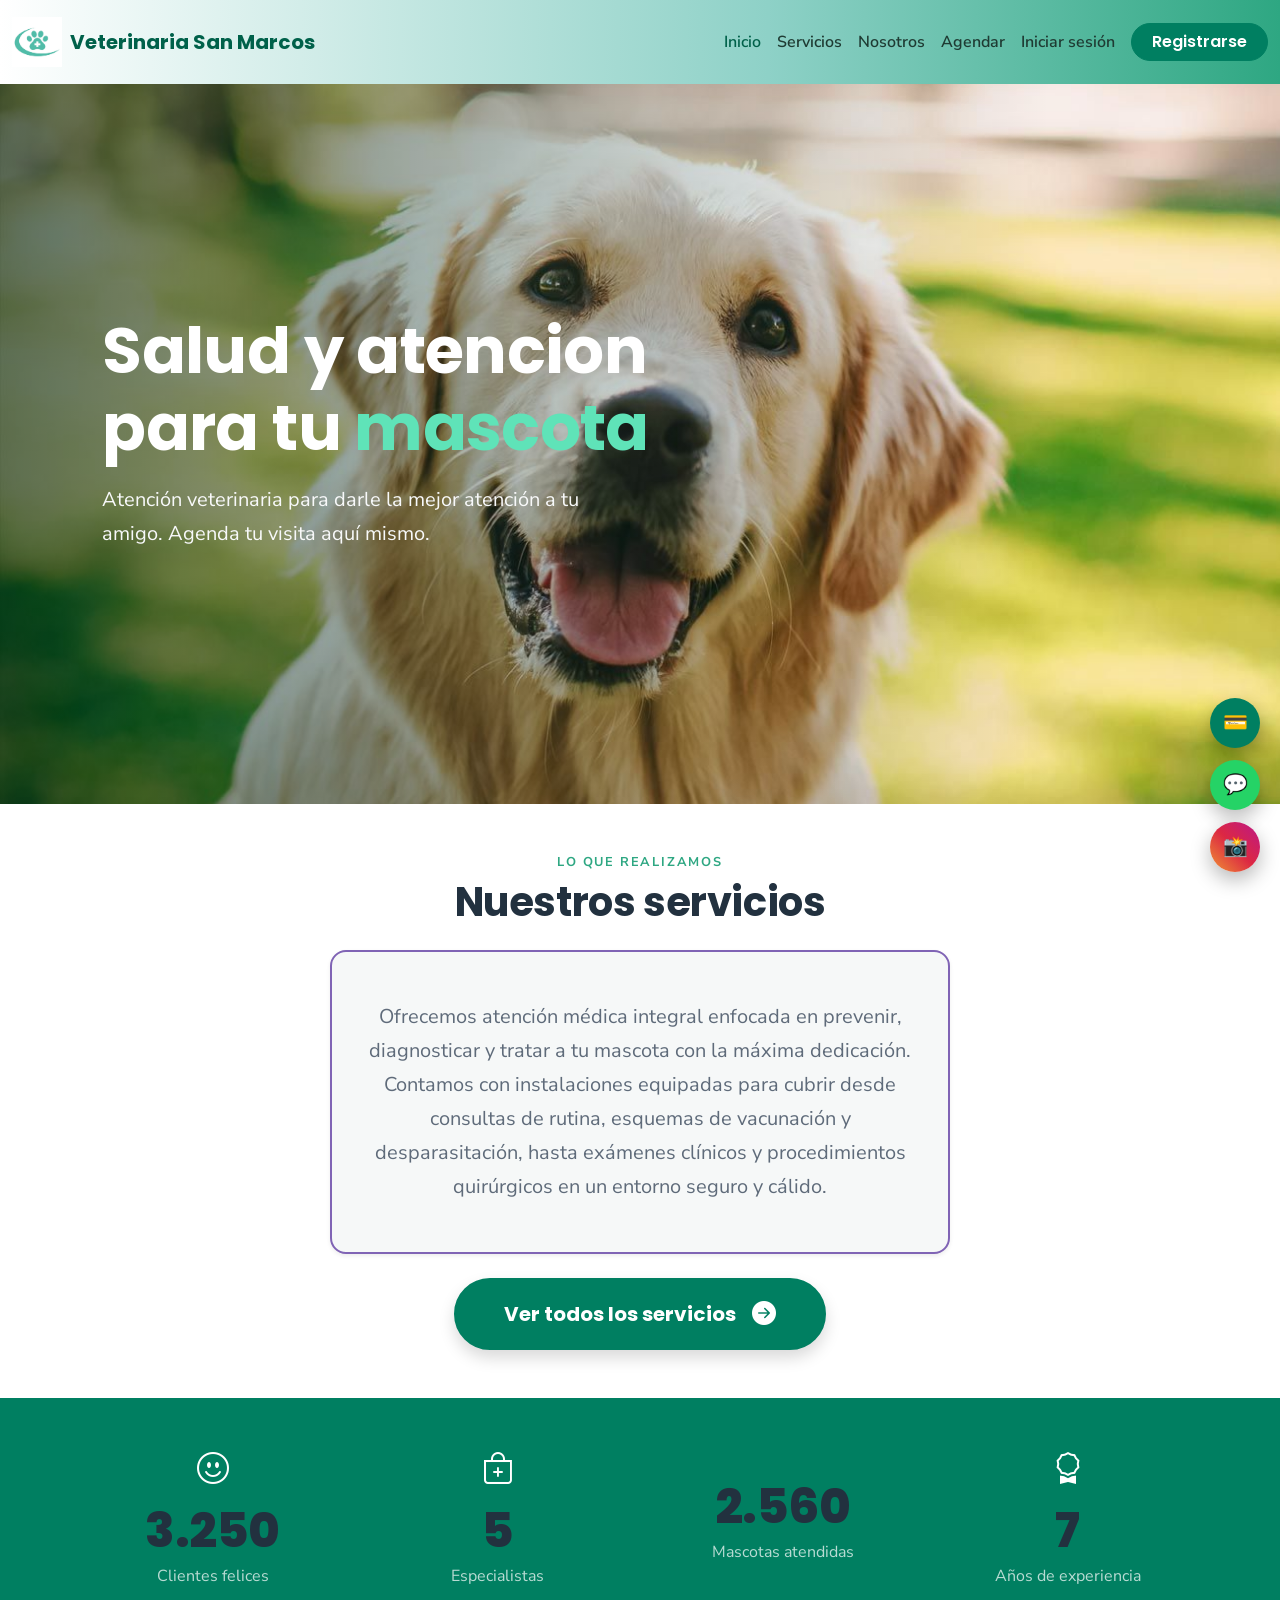
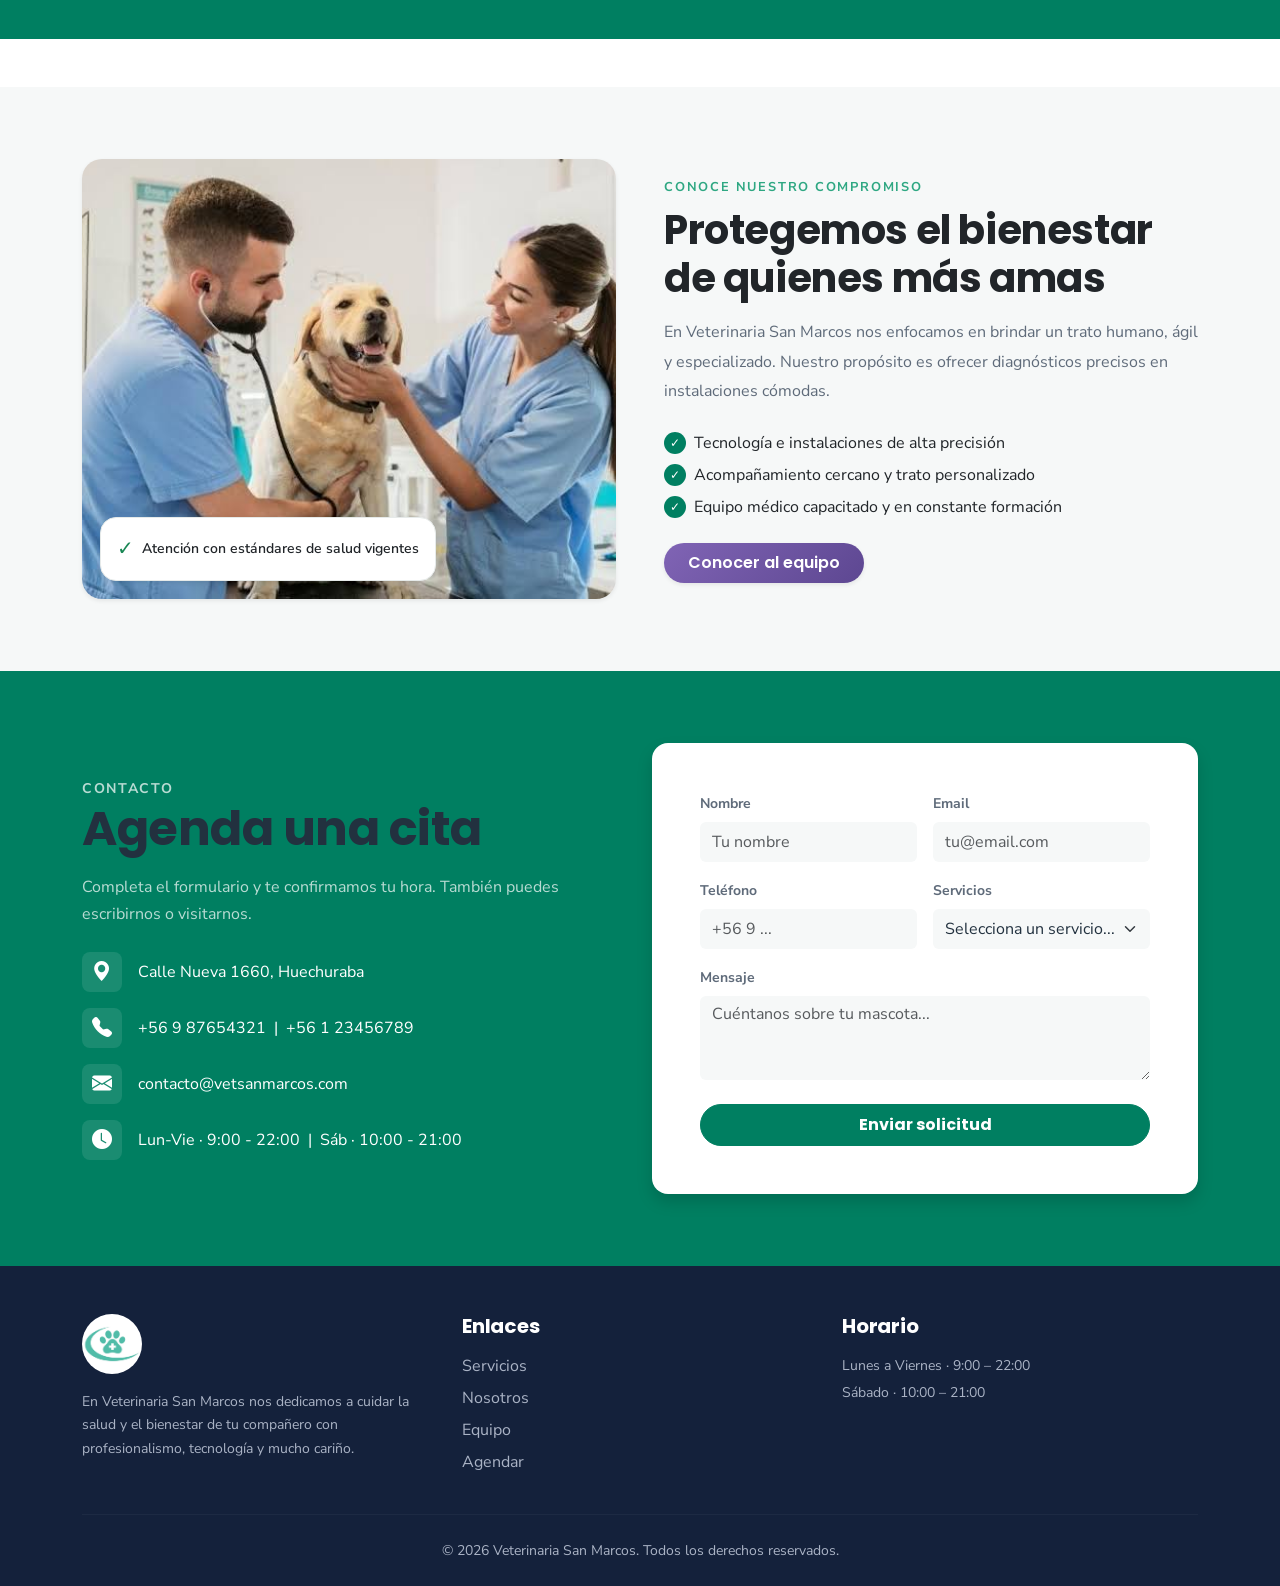
==== commit dca60056: "integracion de servicios y modificacion leve de pagina" ====
--- a/index.html
+++ b/index.html
@@ -4,6 +4,8 @@
     <meta charset="UTF-8">
     <meta name="viewport" content="width=device-width, initial-scale=1.0">
 
+    <link rel="preconnect" href="https://fonts.googleapis.com">
+    <link rel="preconnect" href="https://fonts.gstatic.com" crossorigin>
     <link href="https://cdn.jsdelivr.net/npm/bootstrap@5.3.3/dist/css/bootstrap.min.css" rel="stylesheet">
     <link rel="stylesheet" href="https://cdn.jsdelivr.net/npm/bootstrap-icons@1.11.3/font/bootstrap-icons.min.css">
     <link rel="stylesheet" href="style.css">
@@ -29,7 +31,7 @@
                         <a class="nav-link active" href="index.html">Inicio</a>
                     </li>
                     <li class="nav-item">
-                        <a class="nav-link" href="#servicios">Servicios</a>
+                        <a class="nav-link" href="servicios.html">Servicios</a>
                     </li>
                     <li class="nav-item">
                         <a class="nav-link" href="#nosotros">Nosotros</a>
@@ -76,98 +78,25 @@
 
     <section id="servicios" class="my-5">
     <div class="text-center mb-4">
-        <h5 class="text-uppercase text-secondary">Lo que realizamos</h5>
-        <h1 class="fw-bold">Nuestros servicios</h1>
+        <p class="eyebrow mb-1">Lo que realizamos</p>
+        <h1 class="fw-bold mb-4">Nuestros servicios</h1>
+
+        <div class="bg-light rounded-4 px-4 py-5 mb-4 text-center border border-2 shadow-sm mx-auto d-flex align-items-center justify-content-center" style="border-color: var(--purple) !important; max-width: 620px; min-height: 300px;">
+            <p class="text-secondary fs-5 mb-0" style="line-height: 1.7;">
+                Ofrecemos atención médica integral enfocada en prevenir, diagnosticar y tratar a tu mascota con la máxima dedicación. Contamos con instalaciones equipadas para cubrir desde consultas de rutina, esquemas de vacunación y desparasitación, hasta exámenes clínicos y procedimientos quirúrgicos en un entorno seguro y cálido.
+            </p>
+        </div>
+
+        <a href="servicios.html" class="btn btn-veterinaria-cta rounded-pill px-5 py-3 fw-bold text-white shadow d-inline-flex align-items-center gap-3 fs-5">
+            <span>Ver todos los servicios</span>
+            <i class="bi bi-arrow-right-circle-fill fs-4"></i>
+        </a>
     </div>
 
-    <div class="container my-5">
-        <div class="row row-cols-1 row-cols-md-2 row-cols-lg-4 g-4" id="listaProductos">
-            
-            <div class="col">
-                <div class="card h-100 shadow-sm border-0 rounded-4 overflow-hidden">
-                    <img src="img/carrusel/servicios/peluqueria.jpg" class="card-img-top object-fit-cover" style="height: 200px;" alt="Peluquería">
-                    <div class="card-body d-flex flex-column justify-content-between">
-                        <div>
-                            <h5 class="card-title fw-bold text-dark">Peluquería</h5>
-                            <p class="card-text text-muted small">Ofrecemos cortes de raza, baños sanitarios e hidratación de pelaje...</p>
-                        </div>
-                        <div class="mt-3">
-                            <div class="d-flex justify-content-between align-items-center mb-3">
-                                <span class="fw-bold text-success fs-5">$20.000</span>
-                            </div>
-                            <button class="btn btn-outline-primary w-100 rounded-pill fw-semibold" data-bs-toggle="modal" data-bs-target="#modalPeluqueria">
-                                Ver detalle
-                            </button>
-                        </div>
-                    </div>
-                </div>
-            </div>
-
-            <div class="col">
-                <div class="card h-100 shadow-sm border-0 rounded-4 overflow-hidden">
-                    <img src="img/carrusel/servicios/laboratorio.jpg" class="card-img-top object-fit-cover" style="height: 200px;" alt="Laboratorio">
-                    <div class="card-body d-flex flex-column justify-content-between">
-                        <div>
-                            <h5 class="card-title fw-bold text-dark">Laboratorio</h5>
-                            <p class="card-text text-muted small">Realizamos exámenes de sangre, análisis clínicos y diagnósticos...</p>
-                        </div>
-                        <div class="mt-3">
-                            <div class="d-flex justify-content-between align-items-center mb-3">
-                                <span class="fw-bold text-success fs-5">$15.000</span>
-                            </div>
-                            <button class="btn btn-outline-primary w-100 rounded-pill fw-semibold" data-bs-toggle="modal" data-bs-target="#modalLaboratorio">
-                                Ver detalle
-                            </button>
-                        </div>
-                    </div>
-                </div>
-            </div>
-
-            <div class="col">
-                <div class="card h-100 shadow-sm border-0 rounded-4 overflow-hidden">
-                    <img src="img/carrusel/servicios/cirugia.jpg" class="card-img-top object-fit-cover" style="height: 200px;" alt="Cirugía">
-                    <div class="card-body d-flex flex-column justify-content-between">
-                        <div>
-                            <h5 class="card-title fw-bold text-dark">Cirugía</h5>
-                            <p class="card-text text-muted small">Contamos con un quirófano totalmente equipado y profesionales...</p>
-                        </div>
-                        <div class="mt-3">
-                            <div class="d-flex justify-content-between align-items-center mb-3">
-                                <span class="fw-bold text-success fs-5">$30.000</span>
-                            </div>
-                            <button class="btn btn-outline-primary w-100 rounded-pill fw-semibold" data-bs-toggle="modal" data-bs-target="#modalCirugia">
-                                Ver detalle
-                            </button>
-                        </div>
-                    </div>
-                </div>
-            </div>
-
-            <div class="col">
-                <div class="card h-100 shadow-sm border-0 rounded-4 overflow-hidden">
-                    <img src="img/carrusel/servicios/clinica.jpg" class="card-img-top object-fit-cover" style="height: 200px;" alt="Clínica general">
-                    <div class="card-body d-flex flex-column justify-content-between">
-                        <div>
-                            <h5 class="card-title fw-bold text-dark">Clínica general</h5>
-                            <p class="card-text text-muted small">Consultas médicas preventivas, vacunación, desparasitación y control...</p>
-                        </div>
-                        <div class="mt-3">
-                            <div class="d-flex justify-content-between align-items-center mb-3">
-                                <span class="fw-bold text-success fs-5">$10.000</span>
-                            </div>
-                            <button class="btn btn-outline-primary w-100 rounded-pill fw-semibold" data-bs-toggle="modal" data-bs-target="#modalClinica">
-                                Ver detalle
-                            </button>
-                        </div>
-                    </div>
-                </div>
-            </div>
-
-        </div>
     </div>
 </section>
 
-    <section style="background-color: #007f61;" class="py-5 text-white my-5">
+    <section class="franja-brand py-5 text-white my-5">
         <div class="container">
             <div class="row text-center gy-4 align-items-center">
                 <div class="col-6 col-md-3">
@@ -187,7 +116,7 @@
                 </div>
                 <div class="col-6 col-md-3">
                     <i class="bi bi-award fs-2 mb-2 d-block opacity-90"></i>
-                    <h2 class="fw-black display-5 mb-1">+2</h2>
+                    <h2 class="fw-black display-5 mb-1">7</h2>
                     <p class="mb-0 text-white-50 fs-6 fw-normal">Años de experiencia</p>
                 </div>
             </div>
@@ -207,7 +136,7 @@
                     </div>
                 </div>
                 <div class="col-lg-6">
-                    <span class="text-uppercase text-secondary fw-bold tracking-wide small">Conoce nuestro compromiso</span>
+                    <span class="eyebrow">Conoce nuestro compromiso</span>
                     <h2 class="display-6 fw-bold text-dark mt-2 mb-3">Protegemos el bienestar de quienes más amas</h2>
                     <p class="text-muted leading-relaxed mb-4">
                         En Veterinaria San Marcos nos enfocamos en brindar un trato humano, ágil y especializado. Nuestro propósito es ofrecer diagnósticos precisos en instalaciones cómodas.
@@ -226,13 +155,15 @@
                             <span class="text-dark">Equipo médico capacitado y en constante formación</span>
                         </li>
                     </ul>
-                    <a href="#" class="btn btn-primary rounded-pill px-4 py-2 shadow-sm">Conocer al equipo</a>
+                    <a href="equipo.html" class="btn rounded-pill px-4 py-2 shadow-sm text-white border-0 btn-morado-degradado">
+                        Conocer al equipo
+                    </a>
                 </div>
             </div>
         </div>
     </section>
 
-    <section id="contacto" style="background-color: #007f61;" class="py-5 text-white">
+    <section id="contacto" class="franja-brand py-5 text-white">
         <div class="container my-4">
             <div class="row gy-5 align-items-center">
                 <div class="col-lg-6">
@@ -273,23 +204,27 @@
                             <div class="row g-3">
                                 <div class="col-md-6">
                                     <label class="form-label small fw-bold text-muted">Nombre</label>
-                                    <input type="text" class="form-control bg-light border-0 py-2" placeholder="Tu nombre">
+                                    <input type="text" class="form-control bg-light border-0 py-2" placeholder="Tu nombre" required>
                                 </div>
                                 <div class="col-md-6">
                                     <label class="form-label small fw-bold text-muted">Email</label>
-                                    <input type="email" class="form-control bg-light border-0 py-2" placeholder="tu@email.com">
+                                    <input type="email" class="form-control bg-light border-0 py-2" placeholder="tu@email.com" required>
                                 </div>
                                 <div class="col-md-6">
                                     <label class="form-label small fw-bold text-muted">Teléfono</label>
-                                    <input type="tel" class="form-control bg-light border-0 py-2" placeholder="+56 9 ...">
-                                </div>
-                                <div class="col-md-6">
-                                    <label class="form-label small fw-bold text-muted">Servicio</label>
-                                    <select class="form-select bg-light border-0 py-2" id="selectServicio">
-                                        <option selected>Consulta general</option>
-                                        <option value="1">Peluquería</option>
-                                        <option value="2">Laboratorio</option>
+                                    <input type="tel" class="form-control bg-light border-0 py-2" placeholder="+56 9 ..." required>
+                                </div>
+                                <div class="col-md-6">
+                                    <label class="form-label small fw-bold text-muted">Servicios</label>
+                                    <select class="form-select bg-light border-0 py-2" id="selectServicio" required >
+                                        <option value="" disabled selected>Selecciona un servicio...</option>
+                                        <option value="1">Consulta</option>
+                                        <option value="2">Vacunación</option>
                                         <option value="3">Cirugía</option>
+                                        <option value="4">Desparasitación</option>
+                                        <option value="5">Exámenes</option>
+                                        <option value="6">Otros</option>
+
                                     </select>
                                 </div>
                                 <div class="col-12">
@@ -297,7 +232,7 @@
                                     <textarea class="form-control bg-light border-0" rows="3" placeholder="Cuéntanos sobre tu mascota..."></textarea>
                                 </div>
                                 <div class="col-12 mt-4">
-                                    <button type="submit" class="btn w-100 py-2 rounded-pill fw-bold text-white" style="background-color: #007f61;">Enviar solicitud</button>
+                                    <button type="submit" class="btn btn-primary w-100 py-2 rounded-pill fw-bold">Enviar solicitud</button>
                                 </div>
                             </div>
                         </form>
@@ -307,38 +242,33 @@
         </div>
     </section>
 
-<footer class="site-footer bg-dark text-white pt-5 pb-3">
+<footer class="site-footer">
         <div class="container">
             <div class="row gy-4">
-                <!-- Columna 1: Branding -->
                 <div class="col-12 col-md-4">
-                    <img src="img/carrusel/logo/logo.jpg" alt="VitaVet Logo" class="footer-logo mb-3 rounded-circle" style="width: 60px; height: 60px; object-fit: cover;">
-                    <p class="text-secondary small">En VitaVet nos dedicamos a cuidar la salud y el bienestar de tu compañero con profesionalismo, tecnología y mucho cariño.</p>
-                    <div class="d-flex gap-2">
-                        <a href="#" class="btn btn-sm btn-outline-light rounded-3 px-2 py-1"><i class="bi bi-camera">📷</i></a>
-                        <a href="#" class="btn btn-sm btn-outline-light rounded-3 px-2 py-1"><i class="bi bi-chat-left-text">💬</i></a>
-                    </div>
-                </div>
-
-                <!-- Columna 2: Enlaces -->
+                    <img src="img/carrusel/logo/logo.jpg" alt="Veterinaria San Marcos" class="mb-3 rounded-circle" style="width: 60px; height: 60px; object-fit: cover;">
+                    <p class="small">En Veterinaria San Marcos nos dedicamos a cuidar la salud y el bienestar de tu compañero con profesionalismo, tecnología y mucho cariño.</p>
+                </div>
+
                 <div class="col-12 col-md-4">
-                    <h5 class="fw-bold mb-3">Enlaces</h5>
+                    <h5 class="mb-3">Enlaces</h5>
                     <ul class="list-unstyled">
-                        <li class="mb-2"><a href="#" class="text-secondary text-decoration-none">Servicios</a></li>
-                        <li class="mb-2"><a href="#" class="text-secondary text-decoration-none">Nosotros</a></li>
-                        <li class="mb-2"><a href="#" class="text-secondary text-decoration-none">Equipo</a></li>
+                        <li class="mb-2"><a href="servicios.html">Servicios</a></li>
+                        <li class="mb-2"><a href="#nosotros">Nosotros</a></li>
+                        <li class="mb-2"><a href="equipo.html">Equipo</a></li>
+                        <li class="mb-2"><a href="#contacto">Agendar</a></li>
                     </ul>
                 </div>
 
-                <!-- Columna 3: Horario -->
                 <div class="col-12 col-md-4">
-                    <h5 class="fw-bold mb-3">Horario</h5>
-                    <p class="text-secondary small mb-1">Lunes a Viernes · 9:00 – 22:00</p>
-                    <p class="text-secondary small">Sábado · 10:00 – 21:00</p>
-                </div>
-            </div>
-
-            <hr class="border-secondary my-4">
+                    <h5 class="mb-3">Horario</h5>
+                    <p class="small mb-1">Lunes a Viernes · 9:00 – 22:00</p>
+                    <p class="small">Sábado · 10:00 – 21:00</p>
+                </div>
+            </div>
+
+            <hr class="my-4">
+            <p class="small mb-0 text-center">© 2026 Veterinaria San Marcos. Todos los derechos reservados.</p>
         </div>
     </footer>
 
@@ -351,6 +281,5 @@
 
 
     <script src="https://cdn.jsdelivr.net/npm/bootstrap@5.3.3/dist/js/bootstrap.bundle.min.js"></script>
-    <script src="servicio.js"></script>
 </body>
 </html>
--- a/style.css
+++ b/style.css
@@ -1,86 +1,251 @@
+/* ============================================================
+   VETERINARIA SAN MARCOS · Sistema de diseño
+   Paleta tomada del home: verde de marca + acento morado + menta
+   Tipografía: Poppins (títulos) + Nunito Sans (texto)
+   ============================================================ */
+
+@import url('https://fonts.googleapis.com/css2?family=Poppins:wght@500;600;700;800&family=Nunito+Sans:wght@400;600;700&display=swap');
+
+:root {
+    /* Marca · verde */
+    --brand:        #007f61;
+    --brand-dark:   #00614a;
+    --brand-mid:    #2ea782;
+    --brand-soft:   #e6f4f0;
+    --mint:         #8ed1c7;
+
+    /* Marca · morado (acento) */
+    --purple:       #8064b5;
+    --purple-dark:  #5d4791;
+    --purple-soft:  #efeaf7;
+
+    /* Neutros */
+    --ink:          #22313f;
+    --muted:        #5f6b7a;
+    --surface:      #f6f8f8;
+    --line:         #e6eae9;
+
+    /* Fuentes */
+    --font-head: 'Poppins', system-ui, -apple-system, "Segoe UI", Roboto, sans-serif;
+    --font-body: 'Nunito Sans', system-ui, -apple-system, "Segoe UI", Roboto, sans-serif;
+
+    /* Overrides Bootstrap */
+    --bs-body-color: var(--ink);
+    --bs-body-font-family: var(--font-body);
+    --bs-link-color: var(--brand);
+    --bs-link-hover-color: var(--brand-dark);
+    --bs-border-color: var(--line);
+    --bs-primary: var(--brand);
+    --bs-primary-rgb: 0, 127, 97;
+}
+
+/* ===================== Base ===================== */
+body {
+    font-family: var(--font-body);
+    color: var(--ink);
+    background-color: #ffffff;
+}
+
+h1, h2, h3, h4, h5, h6,
+.h1, .h2, .h3, .h4, .h5, .h6,
+.display-1, .display-2, .display-3, .display-4, .display-5, .display-6 {
+    font-family: var(--font-head);
+    font-weight: 700;
+    color: var(--ink);
+    letter-spacing: -0.01em;
+}
+
+.display-1, .display-2, .display-3, .display-4, .display-5, .display-6 {
+    font-weight: 800;
+}
+
+p { line-height: 1.7; }
+
+a { color: var(--brand); text-decoration-thickness: 1px; text-underline-offset: 2px; }
+a:hover { color: var(--brand-dark); }
+
+::selection { background: var(--mint); color: #04352a; }
+
+/* ===================== Utilidades de marca ===================== */
+.text-brand      { color: var(--brand) !important; }
+.text-brand-dark { color: var(--brand-dark) !important; }
+.text-purple     { color: var(--purple) !important; }
+.text-orange     { color: #5fe3b8 !important; }  /* acento del hero sobre imagen oscura (nombre heredado) */
+.text-muted      { color: var(--muted) !important; }
+.text-secondary  { color: var(--muted) !important; }
+
+.bg-brand        { background-color: var(--brand) !important; }
+.bg-brand-soft   { background-color: var(--brand-soft) !important; }
+.bg-purple-soft  { background-color: var(--purple-soft) !important; }
+.bg-light        { background-color: var(--surface) !important; }
+
+.text-primary    { color: var(--brand) !important; }
+.bg-primary      { background-color: var(--brand) !important; }
+
+.fw-black        { font-weight: 800 !important; }
+.tracking-wide   { letter-spacing: 0.12em; }
+.leading-relaxed { line-height: 1.85; }
+
+.section-eyebrow,
+.eyebrow {
+    text-transform: uppercase;
+    letter-spacing: 0.14em;
+    font-weight: 700;
+    font-size: 0.8rem;
+    color: var(--brand-mid);
+}
+
+/* ===================== Botones ===================== */
+.btn { font-family: var(--font-head); font-weight: 600; }
+
+.btn-primary {
+    --bs-btn-bg: var(--brand);
+    --bs-btn-border-color: var(--brand);
+    --bs-btn-hover-bg: var(--brand-dark);
+    --bs-btn-hover-border-color: var(--brand-dark);
+    --bs-btn-active-bg: var(--brand-dark);
+    --bs-btn-active-border-color: var(--brand-dark);
+    --bs-btn-disabled-bg: var(--brand);
+    --bs-btn-disabled-border-color: var(--brand);
+}
+
+.btn-veterinaria-cta {
+    background-color: var(--brand) !important;
+    border: 2px solid var(--brand) !important;
+    color: #ffffff !important;
+    transition: all 0.25s ease;
+}
+.btn-veterinaria-cta:hover {
+    background-color: var(--brand-dark) !important;
+    border-color: var(--brand-dark) !important;
+    color: #ffffff !important;
+    transform: translateY(-3px);
+    box-shadow: 0 10px 24px rgba(0, 127, 97, 0.28) !important;
+}
+
+.btn-morado-degradado {
+    background: linear-gradient(135deg, var(--purple), var(--purple-dark)) !important;
+    color: #ffffff !important;
+    border: 0;
+    transition: all 0.25s ease;
+}
+.btn-morado-degradado:hover {
+    background: linear-gradient(135deg, var(--purple-dark), #4a3875) !important;
+    color: #ffffff !important;
+    transform: translateY(-2px);
+    box-shadow: 0 10px 22px rgba(128, 100, 181, 0.38) !important;
+}
+
+.btn-outline-brand {
+    color: var(--brand);
+    border: 2px solid var(--brand);
+    background: transparent;
+    transition: all 0.2s ease;
+}
+.btn-outline-brand:hover { background: var(--brand); color: #ffffff; }
+
+.btn-outline-purple {
+    color: var(--purple);
+    border: 2px solid var(--purple);
+    background: transparent;
+    transition: all 0.2s ease;
+}
+.btn-outline-purple:hover { background: var(--purple); color: #ffffff; }
+
+.btn-teal {
+    background-color: var(--brand);
+    color: #ffffff;
+    border: none;
+}
+.btn-teal:hover { background-color: var(--brand-dark); color: #ffffff; }
+
+.btn-volver {
+    color: var(--brand-dark);
+    background: #ffffff;
+    font-weight: 600;
+    box-shadow: 0 4px 14px rgba(0, 0, 0, 0.08);
+}
+.btn-volver:hover { color: var(--brand); background: #ffffff; }
+
+/* ===================== Navbar ===================== */
 .navbar-veterinaria {
-    background: linear-gradient(to right, #ffffff, #2ea782);
-}
-
-.navbar-veterinaria .navbar-brand,
+    background: linear-gradient(90deg, #ffffff 0%, var(--mint) 60%, var(--brand-mid) 100%);
+    box-shadow: 0 2px 14px rgba(0, 0, 0, 0.06);
+    padding-top: 0.75rem;
+    padding-bottom: 0.75rem;
+}
+.navbar-veterinaria .navbar-brand {
+    font-family: var(--font-head);
+    font-weight: 700;
+    color: var(--brand-dark);
+}
 .navbar-veterinaria .nav-link {
-    color: rgb(0, 0, 0);
-}
-
-.navbar-veterinaria .nav-link:hover {
-    color: #eeeeee;
-}
-
+    color: #1f3b33;
+    font-weight: 600;
+    padding-inline: 0.9rem;
+}
+.navbar-veterinaria .nav-link:hover,
+.navbar-veterinaria .nav-link.active {
+    color: var(--brand-dark);
+}
+.navbar-veterinaria .btn-primary {
+    border-radius: 2rem;
+    padding-inline: 1.25rem;
+}
+
+/* ===================== Hero / carrusel ===================== */
 .carousel-item img {
-    height: 800px;
+    height: min(80vh, 760px);
     object-fit: cover;
 }
-
-
 .hero-overlay {
-    top: 0;
-    bottom: 0;
-    left: 0;
-    right: 0;
-    padding: 8% 8%;
+    position: absolute;
+    inset: 0;
     display: flex;
     flex-direction: column;
     justify-content: center;
     align-items: flex-start;
-    background: linear-gradient(90deg, rgba(0, 0, 0, 0.45) 0%, rgba(0, 0, 0, 0) 70%);
-}
-
-.hero-text {
-    max-width: 500px;
-}
-
-.text-orange {
-    color: #40eca4;
-}
-
-.btn-teal {
-    background-color: #0d9488;
-    color: #ffffff;
-    border: none;
-}
-
-.btn-teal:hover {
-    background-color: #0f766e;
-    color: #ffffff;
-}
-
-.caja-rectangular {
-    width: 100%;              
-    height: 200px;            
-    background-color: #007f61;
-    margin: 150px 0;          
-    padding: 0;            
-}
-
-
+    padding: 0 8%;
+    background: linear-gradient(90deg, rgba(0, 45, 35, 0.62) 0%, rgba(0, 45, 35, 0.18) 55%, rgba(0, 0, 0, 0) 82%);
+}
+.hero-text { max-width: 520px; }
+.hero-overlay h1 { color: #ffffff; }
+
+/* ===================== Tarjetas ===================== */
+.card {
+    border-radius: 1rem;
+    border-color: var(--line);
+    transition: transform 0.25s ease, box-shadow 0.25s ease;
+}
+.card.shadow-sm { box-shadow: 0 6px 22px rgba(31, 49, 63, 0.07) !important; }
+.card:hover {
+    transform: translateY(-6px);
+    box-shadow: 0 16px 36px rgba(31, 49, 63, 0.13) !important;
+}
+.card-img-top { object-fit: cover; height: 220px; }
+.card .card-title { color: var(--ink); }
+
+/* ===================== Sección "Nosotros" ===================== */
 .nosotros-img-container {
     position: relative;
-    border-radius: 1.5rem;
+    border-radius: 1.25rem;
     overflow: hidden;
 }
-
 .nosotros-img-container img {
     width: 100%;
-    height: 420px;
+    height: 440px;
     object-fit: cover;
 }
-
 .badge-flotante {
     position: absolute;
-    bottom: 20px;
-    left: 20px;
-    max-width: 80%;
-    border: 1px solid rgba(0, 0, 0, 0.08);
-}
-
-
+    bottom: 18px;
+    left: 18px;
+    max-width: 82%;
+    border: 1px solid var(--line);
+    border-radius: 1rem !important;
+}
 .badge-check {
-    background-color: #8ed1c7;
+    background-color: var(--brand);
     color: #ffffff;
     width: 22px;
     height: 22px;
@@ -89,165 +254,173 @@
     align-items: center;
     justify-content: center;
     font-size: 12px;
-    font-weight: bold;
-}
-
-.fw-black {
-    font-weight: 900 !important;
-}
-
-/* EQUIPO DE TRABAJOO */
-
-.btn-volver {
-    color: #6a4f9e;
-    box-shadow: 0 2px 8px rgba(0,0,0,0.1);
-}
-
-.position-relative.mx-auto.my-3 {
-    margin-bottom: 2rem !important; 
-}
-
-
+    font-weight: 700;
+    flex: none;
+}
+
+/* ===================== Franja verde (stats / contacto) ===================== */
+.franja-brand { background-color: var(--brand); color: #ffffff; }
+.franja-brand .text-white-50 { color: rgba(255, 255, 255, 0.72) !important; }
+
+/* ===================== Encabezado interior (equipo / servicios) ===================== */
+.bg-equipo { background: var(--brand-soft); }
+.header-equipo {
+    background: linear-gradient(120deg, var(--brand-soft) 0%, #ffffff 55%, var(--purple-soft) 100%);
+    border-bottom: 1px solid var(--line);
+}
+.header-equipo h1 { color: var(--brand) !important; }
+.header-equipo .lead { color: var(--muted) !important; }
+.header-equipo .badge.bg-light {
+    background: #ffffff !important;
+    color: var(--purple) !important;
+    border: 1px solid var(--purple-soft);
+}
+
+/* ===================== Tarjetas de especialistas ===================== */
+.card-especialista {
+    border-radius: 1.25rem;
+    background: #ffffff;
+    border: 1px solid var(--line) !important;
+}
+.card-especialista .card-title { color: var(--purple); }
 .img-especialista {
-    width: 140px;
-    height: 140px;
+    width: 150px;
+    height: 150px;
     object-fit: cover;
-   
     padding: 5px;
     background-color: #ffffff;
-    border: 3px solid #8ed1c7;
-    box-shadow: 0 4px 10px rgba(0, 0, 0, 0.08); 
-}
-
-
+    border: 3px solid var(--mint);
+    box-shadow: 0 6px 18px rgba(0, 0, 0, 0.1);
+}
 .badge-logro {
     position: absolute;
     bottom: -12px;
     left: 50%;
     transform: translateX(-50%);
-    background-color: #8064b5;
+    background-color: var(--purple);
     color: #ffffff;
     font-size: 11px;
-    padding: 4px 12px;
+    font-weight: 600;
+    white-space: nowrap;
+    padding: 4px 14px;
     border-radius: 20px;
-    white-space: nowrap;
-    box-shadow: 0 2px 6px rgba(0, 0, 0, 0.15);
-}
-
+    box-shadow: 0 4px 12px rgba(128, 100, 181, 0.35);
+}
+.bg-teal-light { background: var(--brand-soft) !important; }
+.text-teal-dark { color: var(--brand-dark) !important; }
+.badge.bg-teal-light {
+    font-weight: 600;
+    border-radius: 2rem;
+    padding: 0.4rem 0.9rem;
+}
+.position-relative.mx-auto.my-3 { margin-bottom: 2rem !important; }
+
+/* ===================== Footer ===================== */
 .site-footer {
-    background-color: #2ea782;
-    color: #ffffff;
-    padding: 40px 0;
-}
-
-.footer-top {
-    display: flex;
-    justify-content: space-between;
-    flex-wrap: wrap;
-    margin-bottom: 20px;
-}
-.footer-col.branding {
-    flex: 1 1 100%;
-    margin-bottom: 20px;
-}
-.footer-col.branding p {
-    line-height: 1.6;
-    margin-bottom: 20px;
-}
-.social-icons {
-    display: flex;
-    gap: 10px;
-}
-
-.social-icons a {
-    display: flex;
-    align-items: center;
-    justify-content: center;
-    width: 36px;
-    height: 36px;
-    background-color: #2d3748;
-    color: #ffffff;
-    border-radius: 8px;
-    text-decoration: none;
-}
-.footer-col h4 {
-    color: #ffffff;
-    font-size: 16px;
-    font-weight: 700;
-    margin-bottom: 20px;
-}
-
-.footer-col.links ul {
-    list-style: none;
-    padding: 0;
-    margin: 0;
-}
-
-.footer-col.links li {
-    margin-bottom: 12px;
-}
-
-.footer-col.links a {
-    color: #a0aec0;
-    text-decoration: none;
-    transition: color 0.2s;
-}
-
-.footer-col.links a:hover {
-    color: #ffffff;
-}
-
-.footer-col.schedule p {
-    margin-bottom: 10px;
-    line-height: 1.5;
-}
-.footer-bottom {
-    display: flex;
-    justify-content: space-between;
-    align-items: center;
-    max-width: 1200px;
-    margin: 0 auto;
-    padding-top: 20px;
-    border-top: 1px solid #2d3748;
-    color: #a0aec0;
-    font-size: 13px;
-}
-.footer-bottom p {
-    margin: 0;
-}
-
+    background-color: #14213b !important;
+    color: #e9edf5;
+    padding: 3rem 0 1.5rem;
+}
+.site-footer h4, .site-footer h5 { color: #ffffff; font-weight: 700; }
+.site-footer p, .site-footer .text-secondary, .site-footer a { color: #aab3c5 !important; }
+.site-footer a { text-decoration: none; transition: color 0.2s ease; }
+.site-footer a:hover { color: #ffffff !important; }
+.site-footer hr, .site-footer .border-secondary { border-color: rgba(255, 255, 255, 0.15) !important; }
+
+/* ===================== Botones flotantes ===================== */
 .floating-buttons {
     position: fixed;
-    bottom: 30px;
     right: 20px;
+    bottom: 28px;
     display: flex;
     flex-direction: column;
     gap: 12px;
-    z-index: 9999;
-}
-
+    z-index: 1050;
+}
 .float-btn {
-    width: 48px;
-    height: 48px;
+    width: 50px;
+    height: 50px;
     border-radius: 50%;
     display: flex;
     align-items: center;
     justify-content: center;
+    font-size: 20px;
+    color: #ffffff;
     text-decoration: none;
-    font-size: 20px;
-    color: white;
-    box-shadow: 0 4px 10px rgba(0, 0, 0, 0.3);
+    box-shadow: 0 8px 20px rgba(0, 0, 0, 0.28);
     transition: transform 0.2s ease;
 }
-.float-btn:hover {
-    transform: scale(1.08);
-}
-.card-btn {
-    background-color: #3b82f6;
-}
-.wsp-btn {
-    background-color: #25d366;
-}
-.insta-btn {
-    background: linear-gradient(45deg, #f09433 0%, #e6683c 25%, #dc2743 50%, #cc2366 75%, #bc1888 100%);
-}+.float-btn:hover { transform: scale(1.09); }
+.card-btn { background-color: var(--brand); }
+.wsp-btn { background-color: #25d366; }
+.insta-btn { background: linear-gradient(45deg, #f09433 0%, #dc2743 50%, #bc1888 100%); }
+
+/* ===================== Overlay "Ver detalle" de servicios ===================== */
+.vs-overlay {
+    position: fixed;
+    inset: 0;
+    z-index: 1080;
+    background: rgba(10, 30, 24, 0.55);
+    display: none;
+    align-items: center;
+    justify-content: center;
+    padding: 20px;
+}
+.vs-overlay.is-open { display: flex; }
+.vs-modal {
+    background: #ffffff;
+    border-radius: 1.25rem;
+    width: 100%;
+    max-width: 640px;
+    max-height: 85vh;
+    display: flex;
+    flex-direction: column;
+    box-shadow: 0 24px 60px rgba(0, 0, 0, 0.3);
+    overflow: hidden;
+}
+.vs-modal__head {
+    display: flex;
+    align-items: center;
+    justify-content: space-between;
+    padding: 1.1rem 1.4rem;
+    background: var(--brand-soft);
+    border-bottom: 1px solid var(--line);
+}
+.vs-modal__head h5 { margin: 0; color: var(--brand-dark); }
+.vs-modal__close {
+    border: 0;
+    background: transparent;
+    font-size: 1.6rem;
+    line-height: 1;
+    color: var(--muted);
+    cursor: pointer;
+}
+.vs-modal__body { padding: 0.5rem 1.4rem 1rem; overflow-y: auto; }
+.vs-modal__foot { padding: 0.85rem 1.4rem; border-top: 1px solid var(--line); text-align: right; }
+
+.vs-item { padding: 1rem 0; border-bottom: 1px solid var(--line); }
+.vs-item:last-child { border-bottom: 0; }
+.vs-item__badge {
+    display: inline-block;
+    background: var(--brand);
+    color: #ffffff;
+    font-size: 0.7rem;
+    font-weight: 700;
+    letter-spacing: 0.03em;
+    padding: 0.2rem 0.7rem;
+    border-radius: 2rem;
+    margin-bottom: 0.5rem;
+}
+.vs-item__row { display: flex; justify-content: space-between; gap: 0.75rem; flex-wrap: wrap; }
+.vs-item__name { margin: 0 0 0.2rem; font-family: var(--font-head); font-weight: 700; color: var(--ink); }
+.vs-item__meta { margin: 0; font-size: 0.85rem; color: var(--muted); }
+.vs-item__obs { margin: 0.15rem 0 0; font-size: 0.8rem; font-style: italic; color: #8a94a0; }
+.vs-item__price { font-family: var(--font-head); font-weight: 700; color: var(--brand); white-space: nowrap; }
+
+/* ===================== Responsivo ===================== */
+@media (max-width: 768px) {
+    .carousel-item img { height: 62vh; }
+    .hero-overlay { padding: 0 6%; }
+    .nosotros-img-container img { height: 320px; }
+    .card-img-top { height: 190px; }
+}
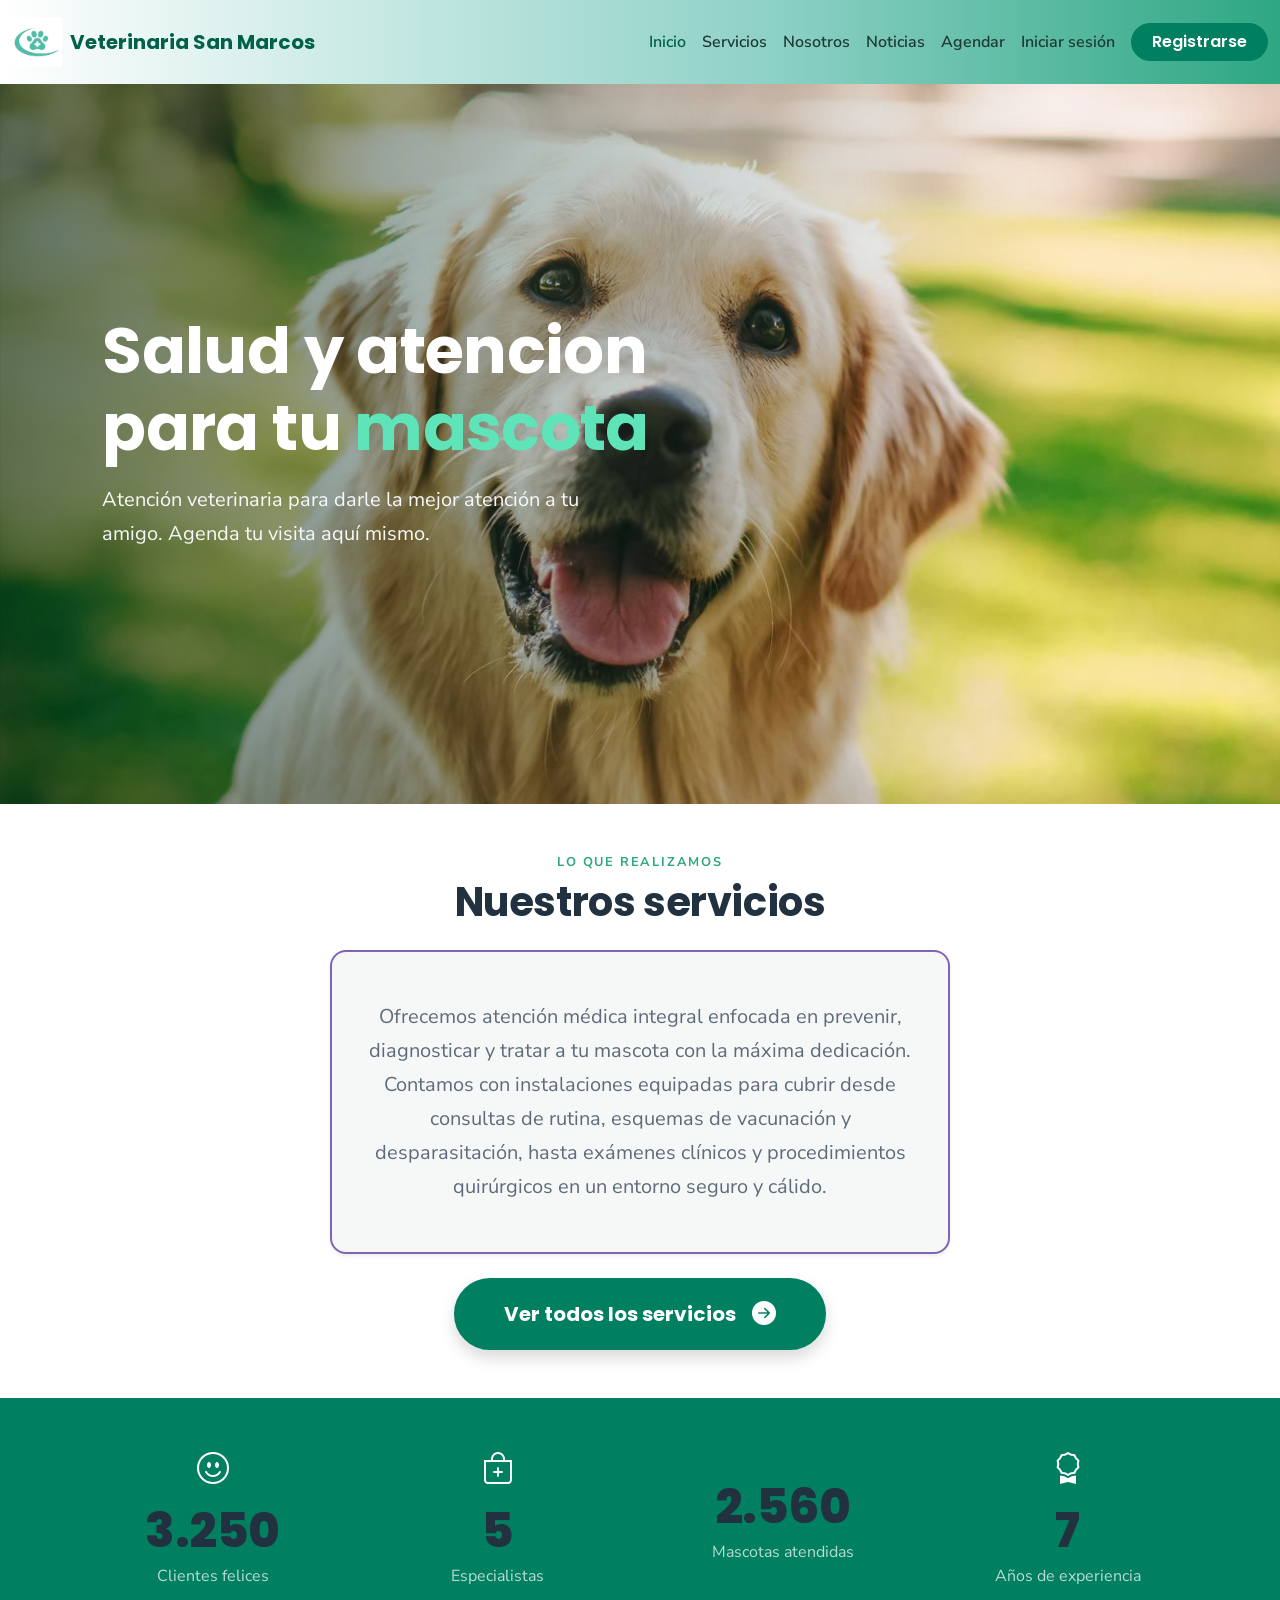
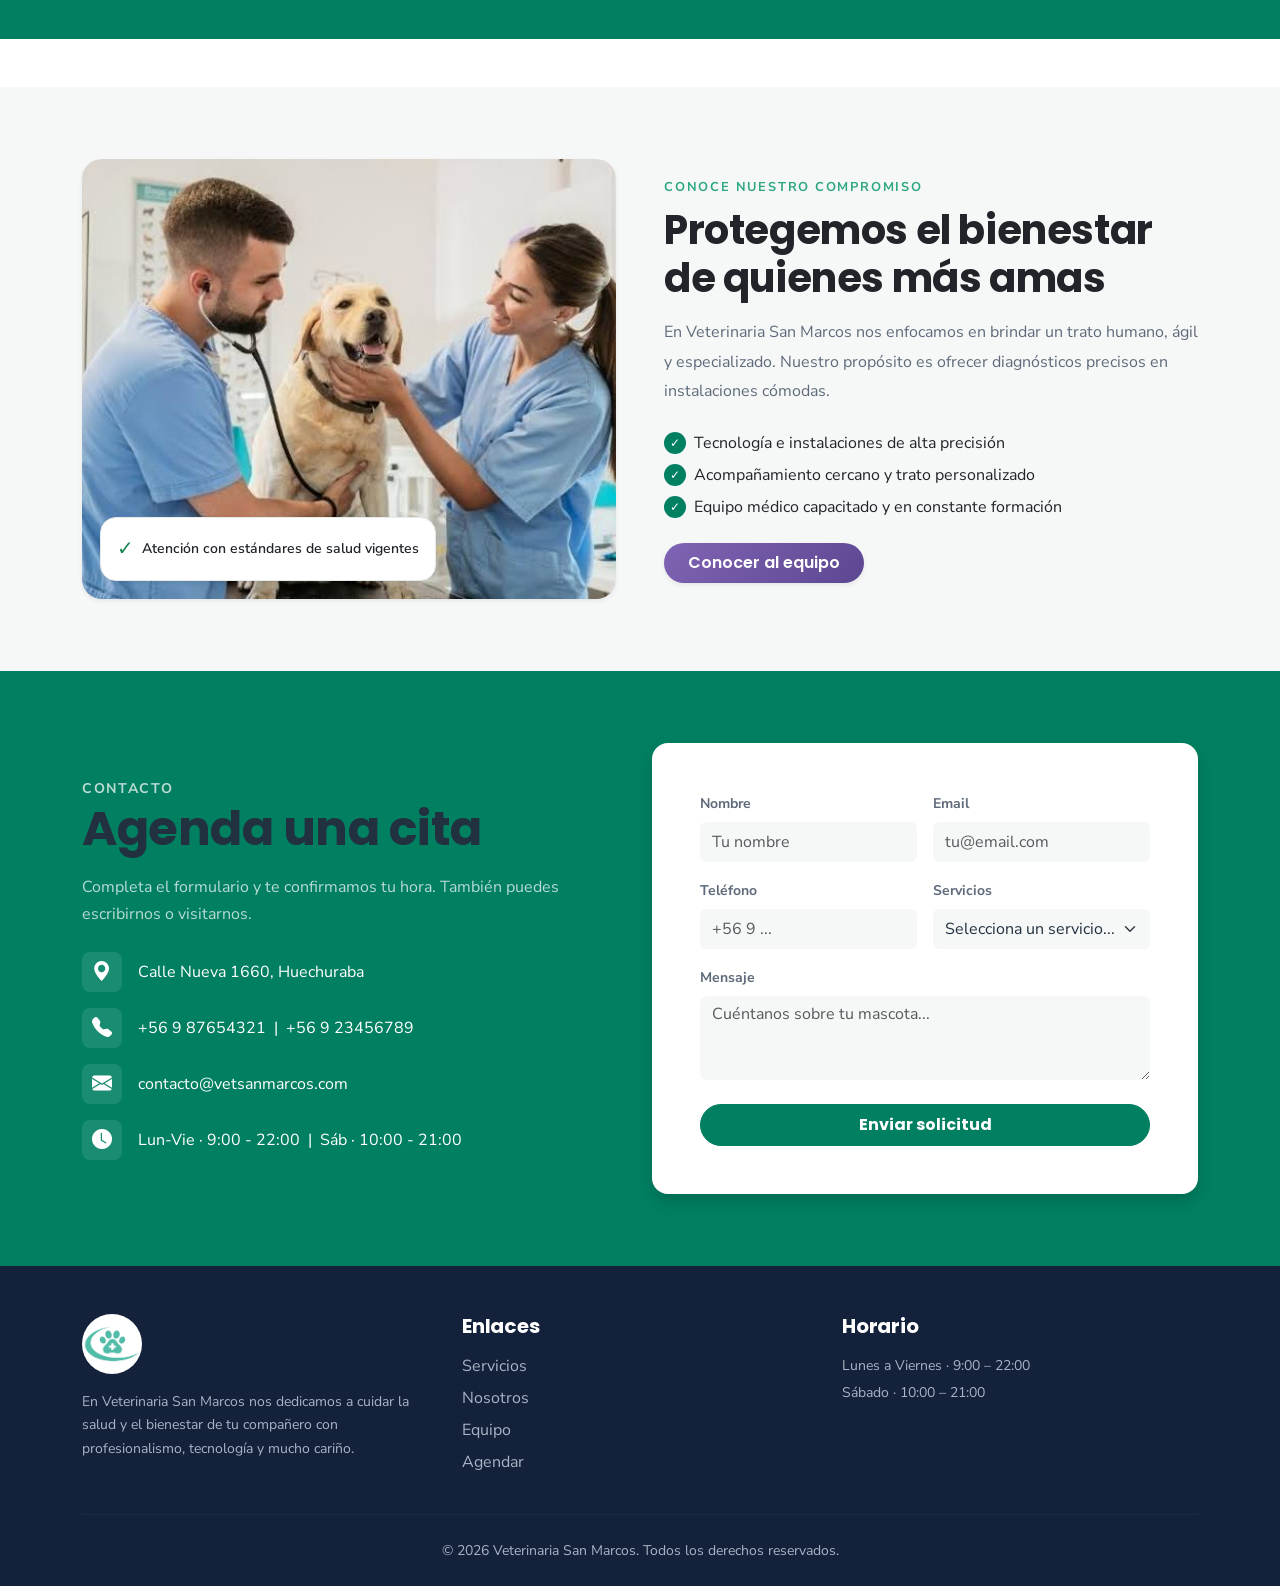
==== commit c7e369a7: "noticias, inicio sesion y paneles cliente y admin" ====
--- a/index.html
+++ b/index.html
@@ -37,13 +37,16 @@
                         <a class="nav-link" href="#nosotros">Nosotros</a>
                     </li>
                     <li class="nav-item">
+                        <a class="nav-link" href="noticias.html">Noticias</a>
+                    </li>
+                    <li class="nav-item">
                         <a class="nav-link" href="#contacto">Agendar</a>
                     </li>
                     <li class="nav-item">
-                        <a class="nav-link" href="#">Iniciar sesión</a>
-                    </li>
-                    <li class="nav-item">
-                        <a class="btn btn-primary ms-lg-2" href="#">Registrarse</a>
+                        <a class="nav-link" href="login.html">Iniciar sesión</a>
+                    </li>
+                    <li class="nav-item">
+                        <a class="btn btn-primary ms-lg-2" href="registro.html">Registrarse</a>
                     </li>
                 </ul>
             </div>
@@ -92,7 +95,7 @@
             <i class="bi bi-arrow-right-circle-fill fs-4"></i>
         </a>
     </div>
-
+    
     </div>
 </section>
 
@@ -181,7 +184,7 @@
                             <div class="rounded-3 bg-white bg-opacity-10 p-2 d-flex align-items-center justify-content-center" style="width: 40px; height: 40px;">
                                 <i class="bi bi-telephone-fill fs-5"></i>
                             </div>
-                            <span>+56 9 87654321 &nbsp;|&nbsp; +56 1 23456789</span>
+                            <span>+56 9 87654321 &nbsp;|&nbsp; +56 9 23456789</span>
                         </div>
                         <div class="d-flex align-items-center gap-3">
                             <div class="rounded-3 bg-white bg-opacity-10 p-2 d-flex align-items-center justify-content-center" style="width: 40px; height: 40px;">
@@ -272,14 +275,28 @@
         </div>
     </footer>
 
-
-<div class="floating-buttons">
-    <a href="#" class="float-btn card-btn">💳</a>
-    <a href="#" class="float-btn wsp-btn">💬</a>
-    <a href="#" class="float-btn insta-btn">📸</a>
-</div>
-
-
     <script src="https://cdn.jsdelivr.net/npm/bootstrap@5.3.3/dist/js/bootstrap.bundle.min.js"></script>
+    <script>
+        document.getElementById('formAgenda').addEventListener('submit', function (e) {
+        e.preventDefault();
+        
+        const form = this;
+        const feedback = document.getElementById('mensajeFeedback');
+
+        if (!form.checkValidity()) {
+            form.classList.add('was-validated');
+            feedback.className = 'alert alert-danger mb-3';
+            feedback.textContent = 'Por favor completa todos los campos requeridos.';
+            feedback.classList.remove('d-none');
+            return;
+        }
+        feedback.className = 'alert alert-success mb-3';
+        feedback.textContent = '¡Solicitud enviada con éxito!';
+        feedback.classList.remove('d-none');
+        
+        form.reset();
+        form.classList.remove('was-validated');
+        });
+    </script>
 </body>
 </html>
